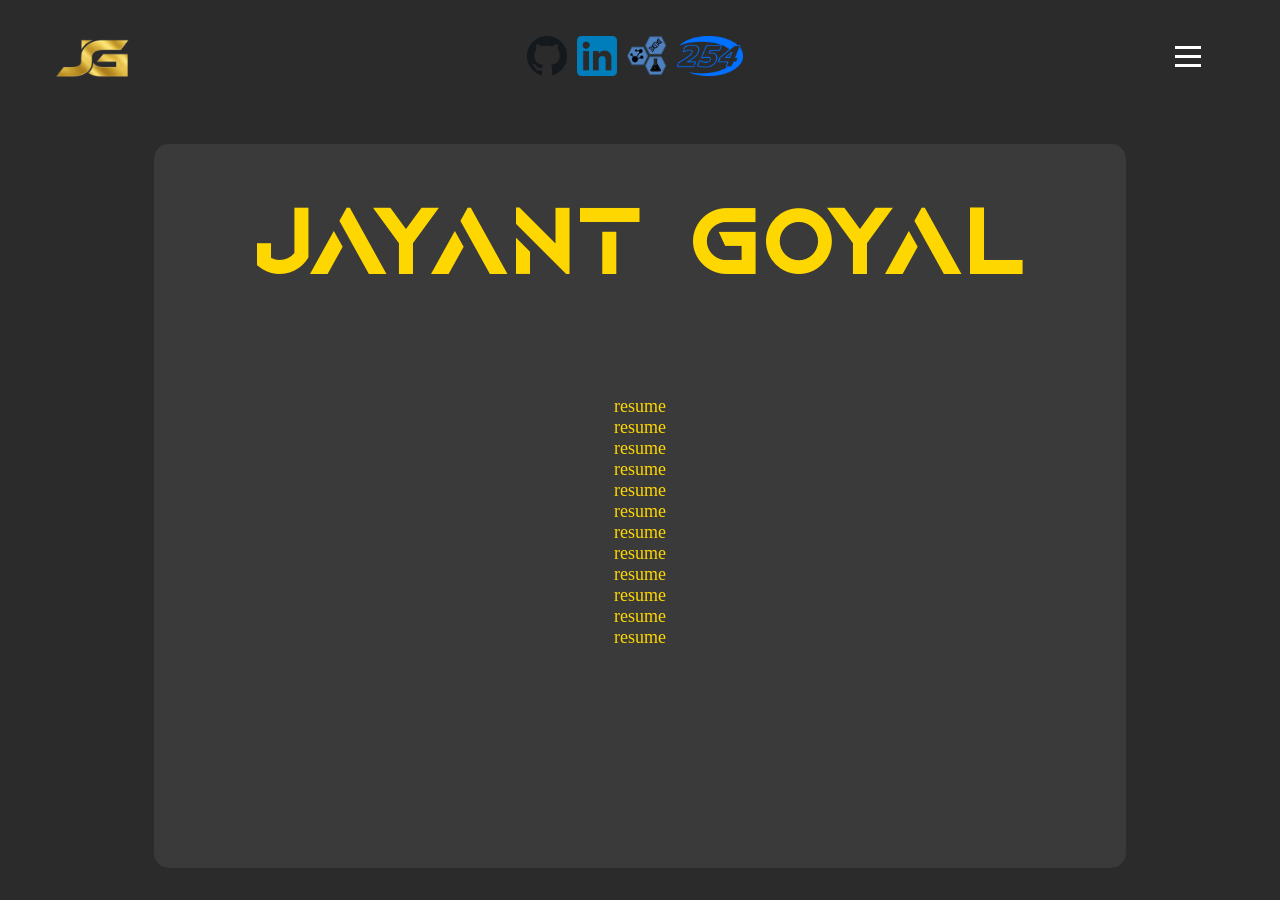
==== index.html @ 45d17875 "change file name" ====
<!DOCTYPE html>
<html lang="en">
<head>
  <meta charset="UTF-8">
  <meta name="viewport" content="width=device-width, initial-scale=1.0">
  <title>Jayant Goyal</title>
  <link rel="stylesheet" href="css/landing.css">
</head>
<body>
  <div class="page-grid">
    <!-- Top section -->
    <header class="header-grid">
      
      <!-- Logo (replace src with your image) -->
      <div class="logo">
        
        <a href="" aria-label="Logo">
          <img src="assets/logo.png" alt="Website Logo">
        </a>
      </div>

      <nav class="socials">
        <a href="https://github.com/JGoyal-asdrp" target="_blank" aria-label="GitHub">
          <img src="assets/github.png" alt="GitHub">
        </a>
        <a href="https://www.linkedin.com/in/jayant-goyal-b67a8b309/" target="_blank" aria-label="LinkedIn">
          <img src="assets/linkedin.png" alt="LinkedIn">
        </a>
        <a href="https://asdrp.org" target="_blank" aria-label="Twitter">
          <img src="assets/ASDRP.png" alt="Twitter">
        </a>
        <a href="https://team254.com" target="_blank" aria-label="254">
          <img src="assets/Robotics.png" alt="254">
        </a>
      </nav>

      <button class="hamburger" aria-label="Menu">
        <span></span>
        <span></span>
        <span></span>
      </button>

    </header>

    <main class="content">
      <div class="content-grid">
      <div class="left-column">
        <!-- Left content -->
      </div>

      <div class="center-column">
        <div class="center-grid">
          <div class="center-top">
            <h1 class = "fancy-name">Jayant Goyal</h1>
          </div>
          <div class="center-bottom">
            <p class = "resume"> resume </p>
            <p class = "resume"> resume </p>
            <p class = "resume"> resume </p>
            <p class = "resume"> resume </p>
            <p class = "resume"> resume </p>
            <p class = "resume"> resume </p>
            <p class = "resume"> resume </p>
            <p class = "resume"> resume </p>
            <p class = "resume"> resume </p>
            <p class = "resume"> resume </p>
            <p class = "resume"> resume </p>
            <p class = "resume"> resume </p>
          </div>
        </div>
      </div>

      <div class="right-column">
        <!-- Right content -->
      </div>
      </div>
    </main>
  </div>
</body>
</html>
---- css/landing.css ----
/* Reset / base */
* {
  margin: 0;
  padding: 0;
  box-sizing: border-box;
}

/* FONTS*/
@font-face {
    font-family: 'Aquire';
    src: url('../assets/Aquire.otf') format('opentype');
    font-weight: normal;
    font-style: normal;
}

html, body {
  height: 100%;
  font-family: Arial, sans-serif;
}

.page-grid {
  background-color: #2b2b2b; /* dark gray */
}

/* Vertical grid */
.page-grid {
  display: grid;
  grid-template-rows: auto 1fr;
  min-height: 100vh;
}

/* Header grid */
.header-grid {
  display: grid;
  grid-template-columns: 120px 1fr 120px;
  align-items: center;
  padding: 1rem 2rem;
  border-bottom: none;
}

/* Logo */
.logo img {
  height: 80px;      /* Adjust as needed */
  width: auto;
  display: block;
  margin-right: none;
}

.socials {
  width: 100%;
  display: flex;
  justify-content: center;
  align-items: center;
}

.socials img {
  height: 40px;
  width: auto;
  display: block;
  padding-right: 10px;
}

.socials a {
  text-decoration: none;
  color: #333;
}

/* Hamburger menu button */
.hamburger {
  display: flex;
  flex-direction: column;
  justify-content: center;
  gap: 6px;
  background: none;
  border: none;
  cursor: pointer;
  padding: 0;
  justify-self: center;
}

.hamburger span {
  width: 26px;
  height: 3px;
  background-color: white;
  display: block;
}

/* Main content */
.content {
  padding: 2rem;
}

.content-grid {
  display: grid;
  grid-template-columns: 0.1fr 0.8fr 0.1fr;
  height: 100%;
}

.center-column {
  background-color: #3a3a3a; /* lighter gray */
  padding: 2rem;
  border-radius: 15px ;
  display: flex;
}

.center-grid {
  display: grid;
  grid-template-rows: 220px 1fr;
  width: 100%;
  height: 100%;
}

.fancy-name{
  margin-top: 20px;
  margin-bottom: 100px;
  font-size: 100px;
  color: gold;
  font-family: 'Aquire', sans-serif;
  text-align: center
}

.resume{
  color: gold;
  text-align: center;
  font-family: 'Times New Roman', Times, serif;
  font-size: large;
}
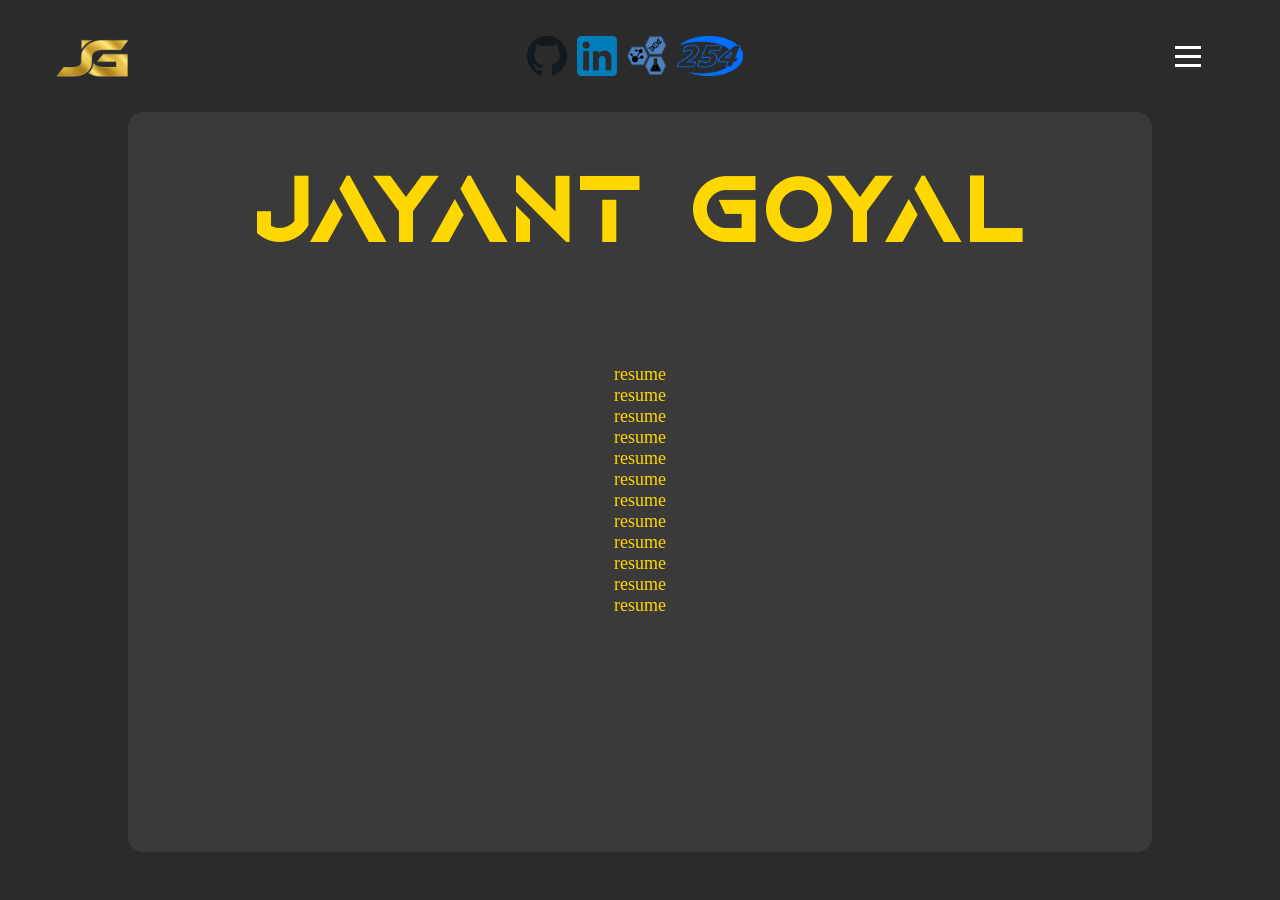
==== commit 1fc7791f: "working menu bar and page structure" ====
--- a/index.html
+++ b/index.html
@@ -14,7 +14,7 @@
       <!-- Logo (replace src with your image) -->
       <div class="logo">
         
-        <a href="" aria-label="Logo">
+        <a href="index.html" aria-label="Logo">
           <img src="assets/logo.png" alt="Website Logo">
         </a>
       </div>
@@ -71,10 +71,17 @@
       </div>
 
       <div class="right-column">
-        <!-- Right content -->
+        <div id="menu-panel">
+          <div class="menu-content">
+            <!-- Menu items go here -->
+            <a class="menu-text" href="pages/team-254.html">At Team 254</a>
+            <a class="menu-text" href="pages/asdrp.html">At ASDRP</a>
+            <a class="menu-text" href="pages/about.html">About</a>
+          </div>
+        </div>
       </div>
       </div>
     </main>
-  </div>
+    <script src="js/menu.js"></script>
 </body>
-</html>+</html>
--- a/css/landing.css
+++ b/css/landing.css
@@ -85,15 +85,76 @@
   display: block;
 }
 
+#menu-panel {
+  position: absolute;
+  top: 0;
+  right: 0;
+  width: 100%;
+  height: 100%;
+  background-color: #2b2b2b;
+  transform: translateX(calc(100% + 2rem));
+  transition: transform 0.35s ease;
+  z-index: 1000;
+}
+
+.menu-content {
+  height: 100%;
+  display: flex;
+  flex-direction: column;
+  align-items: center;
+  padding-top: 2rem;
+  width: 100%;
+  text-align: center;
+}
+
+/* When active */
+#menu-panel.open {
+  transform: translateX(0);
+}
+
 /* Main content */
 .content {
-  padding: 2rem;
+  padding: 0 0 3rem 0;
+  position: relative;
 }
 
 .content-grid {
   display: grid;
   grid-template-columns: 0.1fr 0.8fr 0.1fr;
   height: 100%;
+  column-gap: 0;
+  width: 100%;
+}
+
+.right-column {
+  position: relative;
+  height: 100%;
+}
+
+.menu-text {
+  background: none;
+  border: none;
+  color: #fff;
+  font-family: 'Aquire', sans-serif;
+  font-weight: bold;
+  font-size: 1.5rem;
+  margin-bottom: 1rem;
+  padding-bottom: 50px;
+  text-align: center;
+  display: block;
+  width: 100%;
+  max-width: 8ch;
+  margin-left: auto;
+  margin-right: auto;
+  cursor: pointer;
+  text-decoration: none;
+  white-space: normal;
+  word-break: break-word;
+  overflow-wrap: break-word;
+}
+
+.menu-text:last-child {
+  margin-bottom: 0;
 }
 
 .center-column {
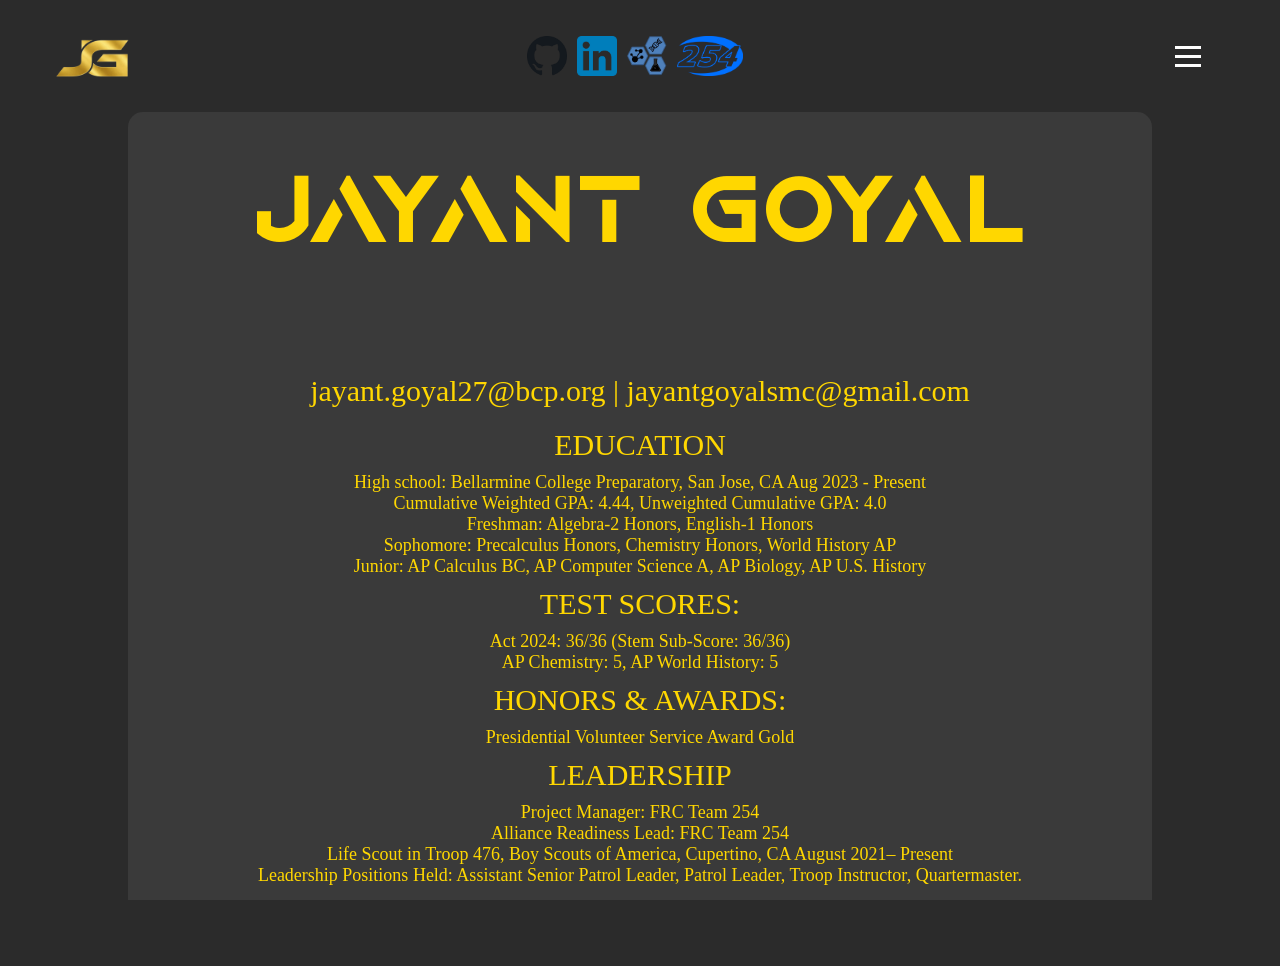
==== commit 167b772d: "Partially Populated" ====
--- a/index.html
+++ b/index.html
@@ -14,22 +14,22 @@
       <!-- Logo (replace src with your image) -->
       <div class="logo">
         
-        <a href="index.html" aria-label="Logo">
+        <a href="index.html" aria-label="Logo" target="_blank" rel="noopener noreferrer">
           <img src="assets/logo.png" alt="Website Logo">
         </a>
       </div>
 
       <nav class="socials">
-        <a href="https://github.com/JGoyal-asdrp" target="_blank" aria-label="GitHub">
+        <a href="https://github.com/JGoyal-asdrp" target="_blank" rel="noopener noreferrer" aria-label="GitHub">
           <img src="assets/github.png" alt="GitHub">
         </a>
-        <a href="https://www.linkedin.com/in/jayant-goyal-b67a8b309/" target="_blank" aria-label="LinkedIn">
+        <a href="https://www.linkedin.com/in/jayant-goyal-b67a8b309/" target="_blank" rel="noopener noreferrer" aria-label="LinkedIn">
           <img src="assets/linkedin.png" alt="LinkedIn">
         </a>
-        <a href="https://asdrp.org" target="_blank" aria-label="Twitter">
+        <a href="https://asdrp.org" target="_blank" rel="noopener noreferrer" aria-label="Twitter">
           <img src="assets/ASDRP.png" alt="Twitter">
         </a>
-        <a href="https://team254.com" target="_blank" aria-label="254">
+        <a href="https://team254.com" target="_blank" rel="noopener noreferrer" aria-label="254">
           <img src="assets/Robotics.png" alt="254">
         </a>
       </nav>
@@ -54,18 +54,23 @@
             <h1 class = "fancy-name">Jayant Goyal</h1>
           </div>
           <div class="center-bottom">
-            <p class = "resume"> resume </p>
-            <p class = "resume"> resume </p>
-            <p class = "resume"> resume </p>
-            <p class = "resume"> resume </p>
-            <p class = "resume"> resume </p>
-            <p class = "resume"> resume </p>
-            <p class = "resume"> resume </p>
-            <p class = "resume"> resume </p>
-            <p class = "resume"> resume </p>
-            <p class = "resume"> resume </p>
-            <p class = "resume"> resume </p>
-            <p class = "resume"> resume </p>
+            <p class="resume-text-header">jayant.goyal27@bcp.org | jayantgoyalsmc@gmail.com</p>
+            <p class="resume-text-header">EDUCATION</p>
+            <p class="resume-text">High school: Bellarmine College Preparatory, San Jose, CA Aug 2023 - Present</p>
+            <p class="resume-text">Cumulative Weighted GPA: 4.44, Unweighted Cumulative GPA: 4.0</p>
+            <p class="resume-text">Freshman: Algebra-2 Honors, English-1 Honors</p> 
+            <p class = "resume-text">Sophomore: Precalculus Honors, Chemistry Honors, World History AP</p>
+            <p class = "resume-text">Junior: AP Calculus BC, AP Computer Science A, AP Biology, AP U.S. History</p>
+            <p class="resume-text-header">TEST SCORES:</p>
+            <p class="resume-text">Act 2024: 36/36 (Stem Sub-Score: 36/36)</p>
+            <p class = "resume-text">AP Chemistry: 5, AP World History: 5</p>
+            <p class="resume-text-header">HONORS & AWARDS:</p>
+            <p class="resume-text">Presidential Volunteer Service Award Gold</p>
+            <p class="resume-text-header">LEADERSHIP</p>
+            <p class = "resume-text">Project Manager: FRC Team 254</p>
+            <p class = "resume-text">Alliance Readiness Lead: FRC Team 254</p>
+            <p class="resume-text">Life Scout in Troop 476, Boy Scouts of America, Cupertino, CA August 2021– Present</p>
+            <p class="resume-text">Leadership Positions Held: Assistant Senior Patrol Leader, Patrol Leader, Troop Instructor, Quartermaster.</p>
           </div>
         </div>
       </div>
--- a/css/landing.css
+++ b/css/landing.css
@@ -16,6 +16,8 @@
 html, body {
   height: 100%;
   font-family: Arial, sans-serif;
+  background-color: #2b2b2b;
+  overflow-x: hidden;
 }
 
 .page-grid {
@@ -173,16 +175,120 @@
 
 .fancy-name{
   margin-top: 20px;
-  margin-bottom: 100px;
+  margin-bottom: 50px;
   font-size: 100px;
   color: gold;
   font-family: 'Aquire', sans-serif;
   text-align: center
 }
 
-.resume{
+.resume-text{
   color: gold;
   text-align: center;
   font-family: 'Times New Roman', Times, serif;
   font-size: large;
 }
+
+.resume-text-header{
+  color: gold;
+  text-align: center;
+  font-family: 'Times New Roman', Times, serif;
+  font-size: 30px;
+  padding-bottom: 10px;
+  padding-top: 10px;
+}
+
+/* About page content */
+.about-content {
+  display: flex;
+  gap: 1.5rem;
+  align-items: stretch;
+}
+
+.about-profile-image {
+  width: 75%;
+  min-height: 260px;
+  border-radius: 10px;
+  object-fit: cover;
+  display: block;
+}
+
+.about-content-left,
+.about-content-right {
+  flex: 1;
+}
+
+.about-content-left {
+  display: flex;
+  align-items: center;
+  justify-content: center;
+}
+
+.about-content-right {
+  color: #f5f5f5;
+  font-size: 1rem;
+  line-height: 1.6;
+}
+
+@media (max-width: 768px) {
+  .about-content {
+    flex-direction: column;
+  }
+}
+
+.project-text,
+.about-text{
+  padding-bottom: 25px;
+  font-size: large;
+  color : white;
+}
+
+/* Team 254 projects grid */
+.team-project-grid {
+  display: grid;
+  grid-template-columns: repeat(2, minmax(0, 1fr));
+  gap: 1rem;
+  margin-top: 1.5rem;
+}
+
+.team-project-cell {
+  min-height: 160px;
+}
+
+.team-project-cell-image {
+  display: flex;
+  align-items: center;
+  justify-content: center;
+}
+
+.team-project-cell-text {
+  display: flex;
+  flex-direction: column;
+  align-items: flex-start;
+  justify-content: center;
+  gap: 0.35rem;
+  text-align: left;
+  padding: 0 0.75rem;
+}
+
+.team-project-placeholder {
+  width: 100%;
+  height: 100%;
+  border-radius: 12px;
+  background-color: #4a4a4a;
+  color: #dcdcdc;
+  font-family: 'Aquire', sans-serif;
+  text-transform: uppercase;
+  letter-spacing: 2px;
+  display: flex;
+  align-items: center;
+  justify-content: center;
+}
+
+.team-project-caption {
+  color: #f5f5f5;
+  font-family: 'Aquire', sans-serif;
+  font-size: 1.2rem;
+  text-transform: uppercase;
+  letter-spacing: 1px;
+}
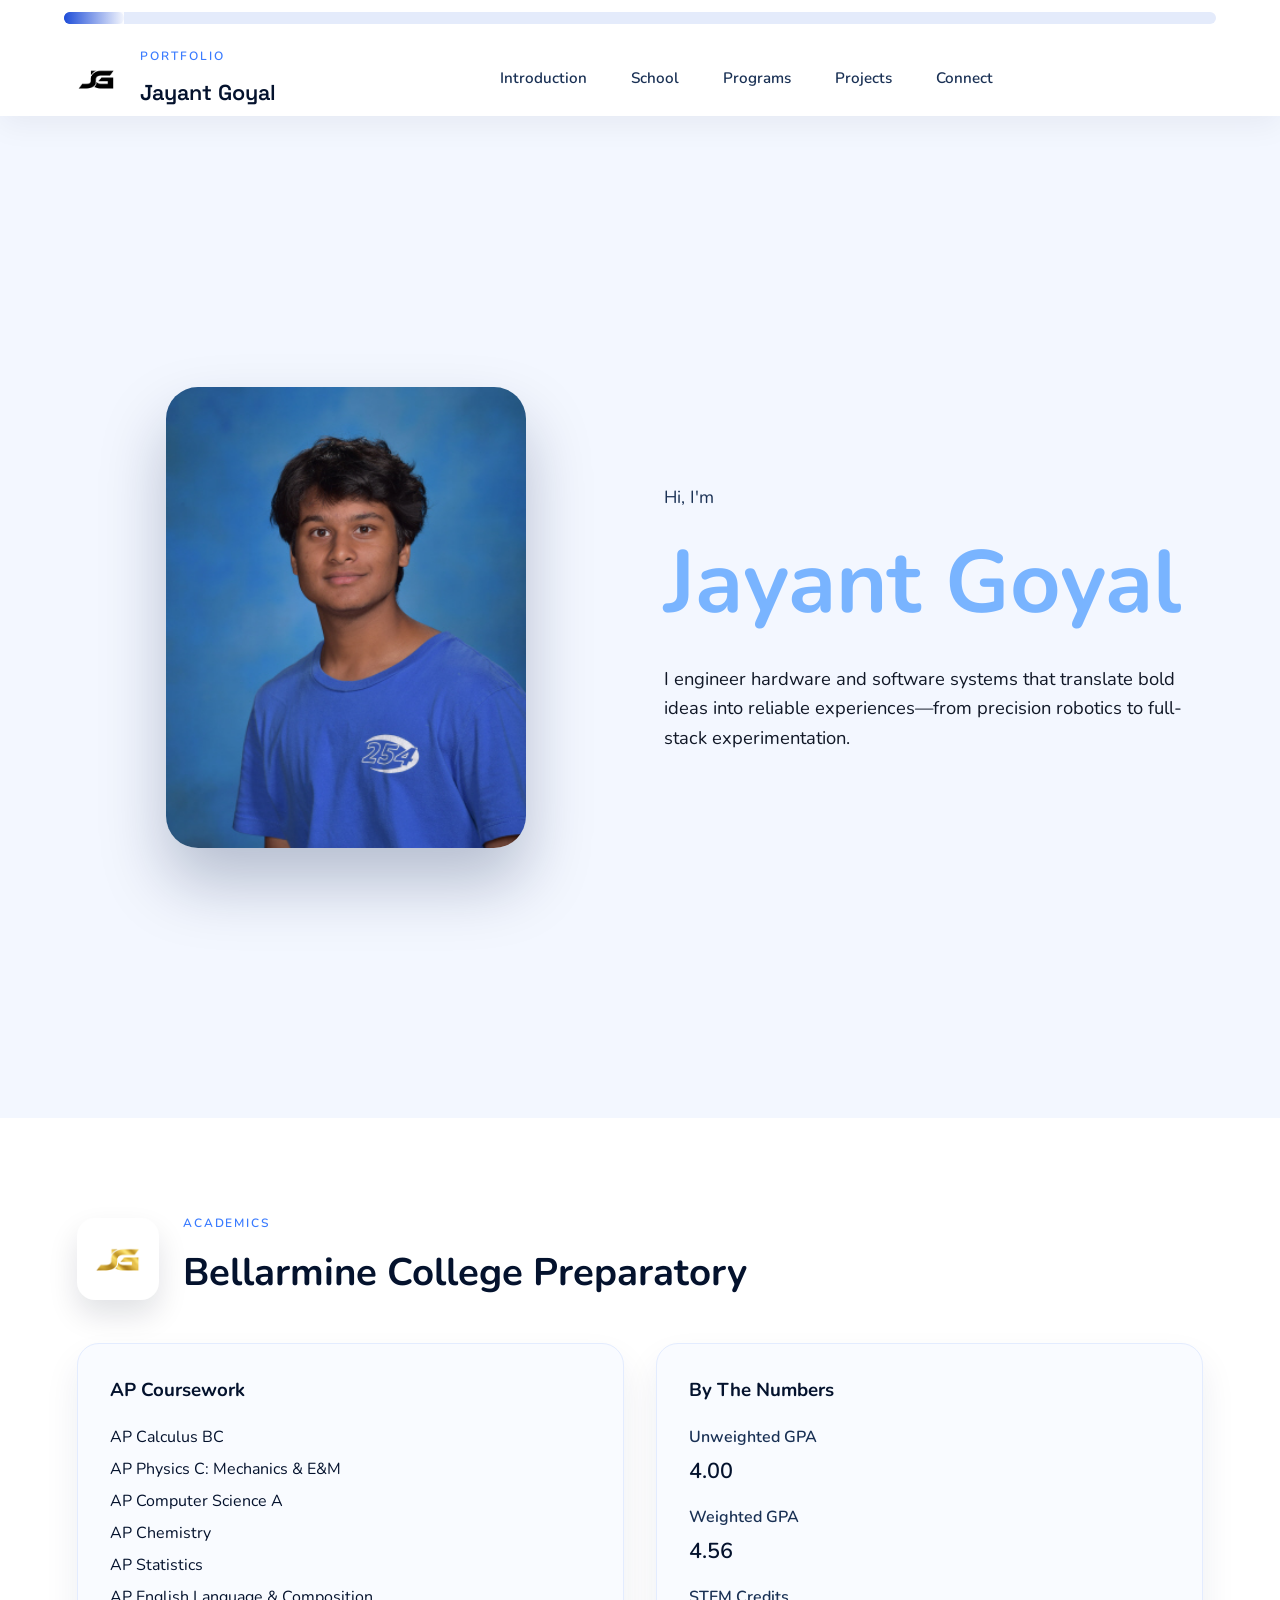
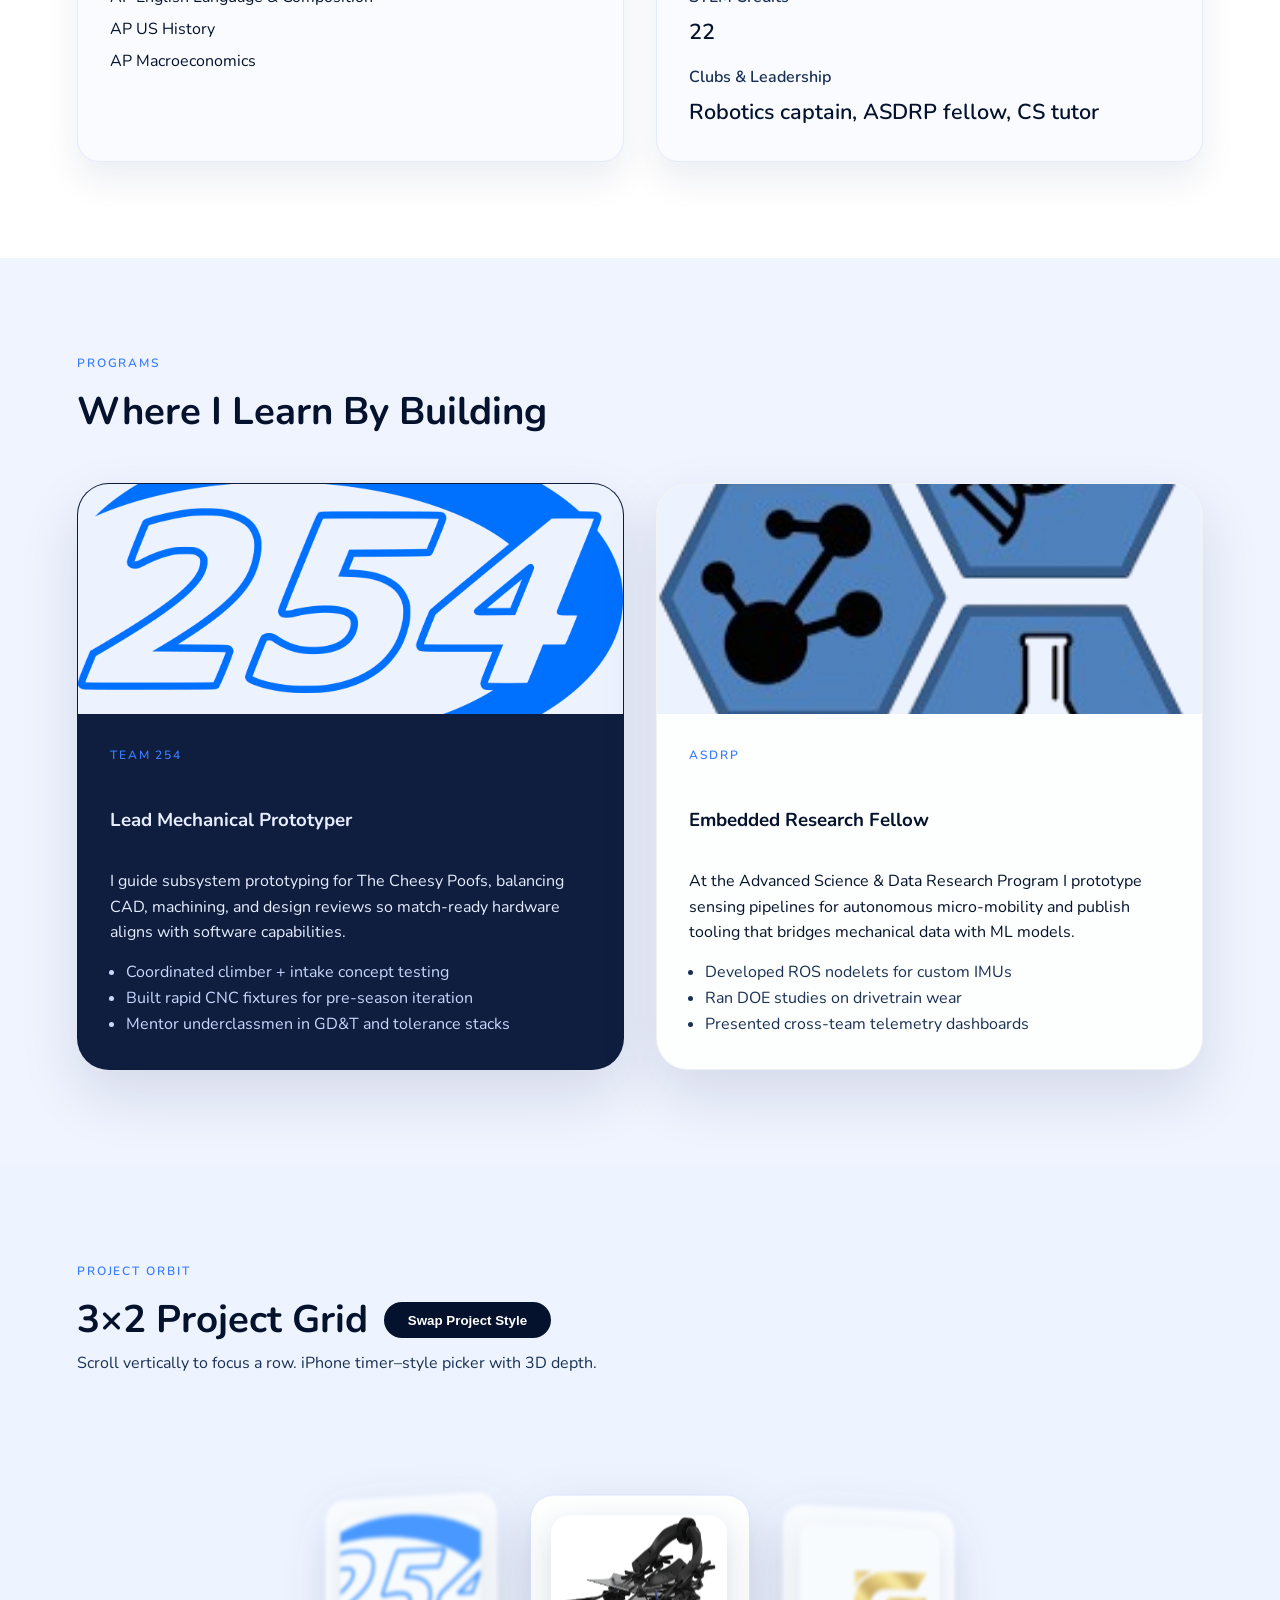
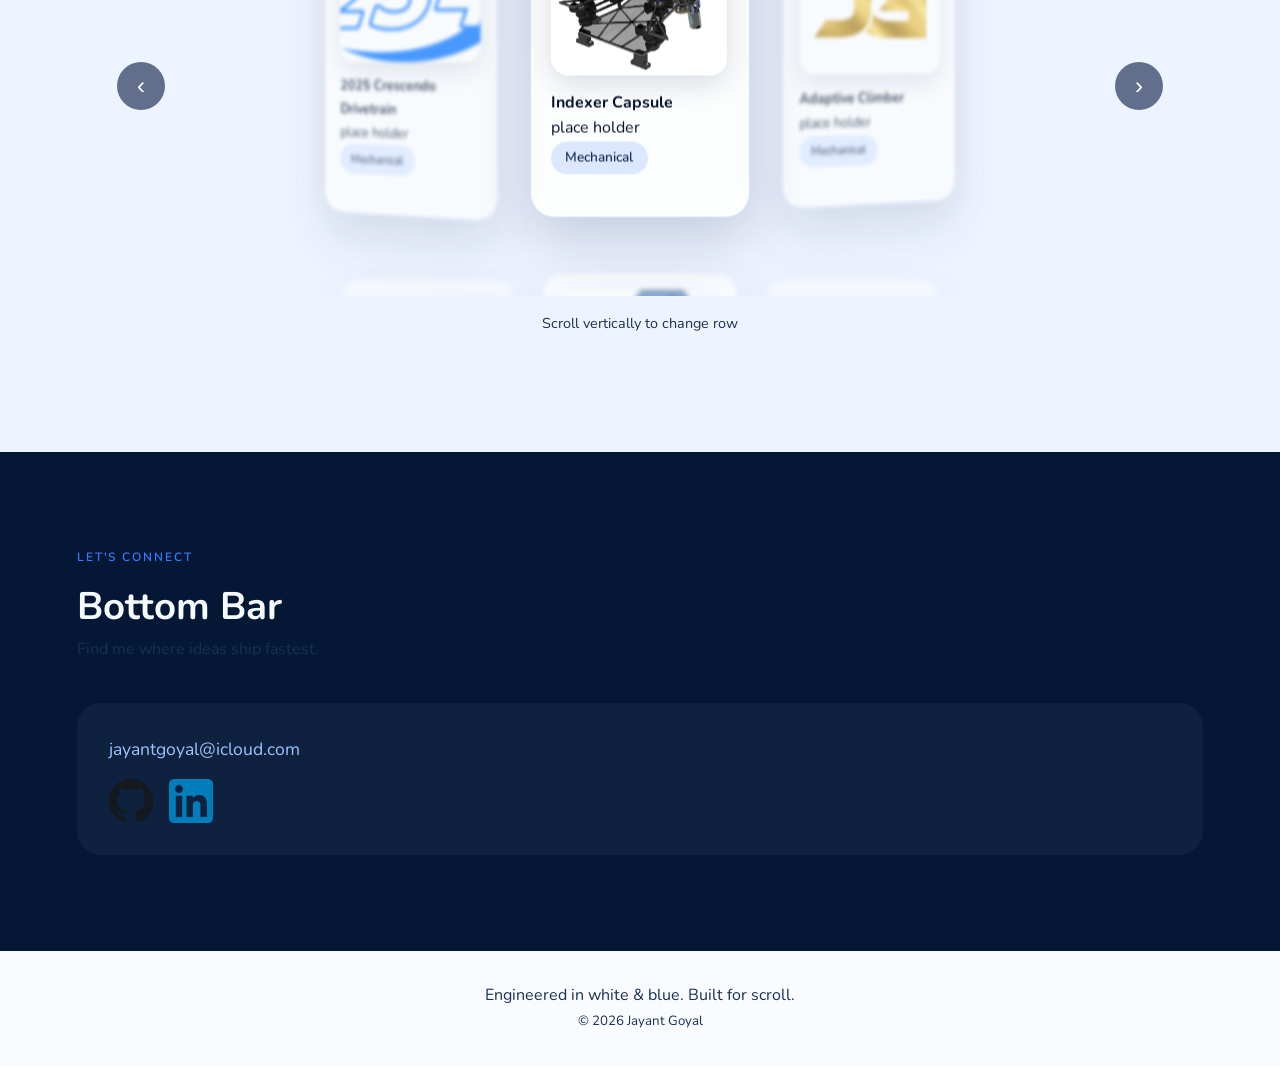
==== commit a5daad7d: "quick and dirty ai" ====
--- a/index.html
+++ b/index.html
@@ -1,92 +1,275 @@
 <!DOCTYPE html>
 <html lang="en">
 <head>
-  <meta charset="UTF-8">
-  <meta name="viewport" content="width=device-width, initial-scale=1.0">
+  <meta charset="UTF-8" />
+  <meta name="viewport" content="width=device-width, initial-scale=1" />
   <title>Jayant Goyal</title>
-  <link rel="stylesheet" href="css/landing.css">
+  <link rel="preconnect" href="https://fonts.googleapis.com" />
+  <link rel="preconnect" href="https://fonts.gstatic.com" crossorigin />
+  <link href="https://fonts.googleapis.com/css2?family=Nunito:wght@400;600;700&family=Space+Grotesk:wght@500;600&display=swap" rel="stylesheet" />
+  <link rel="stylesheet" href="css/reset.css" />
+  <link rel="stylesheet" href="css/landing.css" />
 </head>
-<body>
-  <div class="page-grid">
-    <!-- Top section -->
-    <header class="header-grid">
-      
-      <!-- Logo (replace src with your image) -->
-      <div class="logo">
-        
-        <a href="index.html" aria-label="Logo" target="_blank" rel="noopener noreferrer">
-          <img src="assets/logo.png" alt="Website Logo">
-        </a>
-      </div>
-
-      <nav class="socials">
-        <a href="https://github.com/JGoyal-asdrp" target="_blank" rel="noopener noreferrer" aria-label="GitHub">
-          <img src="assets/github.png" alt="GitHub">
-        </a>
-        <a href="https://www.linkedin.com/in/jayant-goyal-b67a8b309/" target="_blank" rel="noopener noreferrer" aria-label="LinkedIn">
-          <img src="assets/linkedin.png" alt="LinkedIn">
-        </a>
-        <a href="https://asdrp.org" target="_blank" rel="noopener noreferrer" aria-label="Twitter">
-          <img src="assets/ASDRP.png" alt="Twitter">
-        </a>
-        <a href="https://team254.com" target="_blank" rel="noopener noreferrer" aria-label="254">
-          <img src="assets/Robotics.png" alt="254">
-        </a>
-      </nav>
-
-      <button class="hamburger" aria-label="Menu">
-        <span></span>
-        <span></span>
-        <span></span>
-      </button>
-
-    </header>
-
-    <main class="content">
-      <div class="content-grid">
-      <div class="left-column">
-        <!-- Left content -->
-      </div>
-
-      <div class="center-column">
-        <div class="center-grid">
-          <div class="center-top">
-            <h1 class = "fancy-name">Jayant Goyal</h1>
-          </div>
-          <div class="center-bottom">
-            <p class="resume-text-header">jayant.goyal27@bcp.org | jayantgoyalsmc@gmail.com</p>
-            <p class="resume-text-header">EDUCATION</p>
-            <p class="resume-text">High school: Bellarmine College Preparatory, San Jose, CA Aug 2023 - Present</p>
-            <p class="resume-text">Cumulative Weighted GPA: 4.44, Unweighted Cumulative GPA: 4.0</p>
-            <p class="resume-text">Freshman: Algebra-2 Honors, English-1 Honors</p> 
-            <p class = "resume-text">Sophomore: Precalculus Honors, Chemistry Honors, World History AP</p>
-            <p class = "resume-text">Junior: AP Calculus BC, AP Computer Science A, AP Biology, AP U.S. History</p>
-            <p class="resume-text-header">TEST SCORES:</p>
-            <p class="resume-text">Act 2024: 36/36 (Stem Sub-Score: 36/36)</p>
-            <p class = "resume-text">AP Chemistry: 5, AP World History: 5</p>
-            <p class="resume-text-header">HONORS & AWARDS:</p>
-            <p class="resume-text">Presidential Volunteer Service Award Gold</p>
-            <p class="resume-text-header">LEADERSHIP</p>
-            <p class = "resume-text">Project Manager: FRC Team 254</p>
-            <p class = "resume-text">Alliance Readiness Lead: FRC Team 254</p>
-            <p class="resume-text">Life Scout in Troop 476, Boy Scouts of America, Cupertino, CA August 2021– Present</p>
-            <p class="resume-text">Leadership Positions Held: Assistant Senior Patrol Leader, Patrol Leader, Troop Instructor, Quartermaster.</p>
-          </div>
-        </div>
-      </div>
-
-      <div class="right-column">
-        <div id="menu-panel">
-          <div class="menu-content">
-            <!-- Menu items go here -->
-            <a class="menu-text" href="pages/team-254.html">At Team 254</a>
-            <a class="menu-text" href="pages/asdrp.html">At ASDRP</a>
-            <a class="menu-text" href="pages/about.html">About</a>
-          </div>
-        </div>
-      </div>
-      </div>
-    </main>
-    <script src="js/menu.js"></script>
+<body id="top">
+  <header class="site-header">
+    <div class="progress-wrap" aria-hidden="true">
+      <div class="progress-fill">
+        <span class="progress-gradient"></span>
+      </div>
+    </div>
+    <div class="logo-title">
+      <a href="#top" class="logo-link" aria-label="Back to top">
+        <img src="assets/logo.png" alt="Jayant Goyal logo" class="site-logo" />
+      </a>
+      <div class="title-stack">
+        <p class="eyebrow">Portfolio</p>
+        <p class="site-name">Jayant Goyal</p>
+      </div>
+    </div>
+
+    <nav class="primary-nav" aria-label="Primary">
+      <a href="#intro">Introduction</a>
+      <a href="#school">School</a>
+      <a href="#programs">Programs</a>
+      <a href="#projects">Projects</a>
+      <a href="#connect">Connect</a>
+    </nav>
+
+    <button class="hamburger" type="button" aria-label="Toggle navigation" aria-expanded="false">
+      <span></span>
+      <span></span>
+      <span></span>
+    </button>
+
+  </header>
+
+  <div class="mobile-menu" id="mobileMenu" aria-hidden="true">
+    <a href="#intro">Introduction</a>
+    <a href="#school">School</a>
+    <a href="#programs">Programs</a>
+    <a href="#projects">Projects</a>
+    <a href="#connect">Connect</a>
+  </div>
+
+  <main>
+    <section class="section intro" id="intro">
+      <div class="intro-grid">
+        <div class="intro-photo">
+          <img src="assets/JayantGoyal.jpeg" alt="Jayant smiling" />
+        </div>
+        <div class="intro-copy">
+          <p class="hero-label">Hi, I'm</p>
+          <h1 class="hero-name">Jayant Goyal</h1>
+          <p class="hero-blurb">I engineer hardware and software systems that translate bold ideas into reliable experiences—from precision robotics to full-stack experimentation.</p>
+        </div>
+      </div>
+    </section>
+
+    <section class="section school" id="school">
+      <div class="section-header school-heading">
+        <img src="assets/logo.png" alt="Bellarmine placeholder crest" class="school-crest" />
+        <div>
+          <p class="eyebrow">Academics</p>
+          <h2>Bellarmine College Preparatory</h2>
+        </div>
+      </div>
+      <div class="school-grid">
+        <div class="ap-coursework">
+          <h3>AP Coursework</h3>
+          <ul>
+            <li>AP Calculus BC</li>
+            <li>AP Physics C: Mechanics &amp; E&amp;M</li>
+            <li>AP Computer Science A</li>
+            <li>AP Chemistry</li>
+            <li>AP Statistics</li>
+            <li>AP English Language &amp; Composition</li>
+            <li>AP US History</li>
+            <li>AP Macroeconomics</li>
+          </ul>
+        </div>
+        <div class="gpa-card">
+          <h3>By The Numbers</h3>
+          <dl>
+            <div>
+              <dt>Unweighted GPA</dt>
+              <dd>4.00</dd>
+            </div>
+            <div>
+              <dt>Weighted GPA</dt>
+              <dd>4.56</dd>
+            </div>
+            <div>
+              <dt>STEM Credits</dt>
+              <dd>22</dd>
+            </div>
+            <div>
+              <dt>Clubs &amp; Leadership</dt>
+              <dd>Robotics captain, ASDRP fellow, CS tutor</dd>
+            </div>
+          </dl>
+        </div>
+      </div>
+    </section>
+
+    <section class="section programs" id="programs">
+      <div class="section-header">
+        <p class="eyebrow">Programs</p>
+        <h2>Where I Learn By Building</h2>
+      </div>
+      <div class="split-grid">
+        <article class="split-card team254">
+          <div class="card-media">
+            <img src="assets/Robotics.png" alt="Robotics illustration" />
+          </div>
+          <div class="card-body">
+            <p class="eyebrow">Team 254</p>
+            <h3>Lead Mechanical Prototyper</h3>
+            <p>I guide subsystem prototyping for The Cheesy Poofs, balancing CAD, machining, and design reviews so match-ready hardware aligns with software capabilities.</p>
+            <ul>
+              <li>Coordinated climber + intake concept testing</li>
+              <li>Built rapid CNC fixtures for pre-season iteration</li>
+              <li>Mentor underclassmen in GD&amp;T and tolerance stacks</li>
+            </ul>
+          </div>
+        </article>
+        <article class="split-card asdrp">
+          <div class="card-media">
+            <img src="assets/ASDRP.png" alt="ASDRP lab" />
+          </div>
+          <div class="card-body">
+            <p class="eyebrow">ASDRP</p>
+            <h3>Embedded Research Fellow</h3>
+            <p>At the Advanced Science &amp; Data Research Program I prototype sensing pipelines for autonomous micro-mobility and publish tooling that bridges mechanical data with ML models.</p>
+            <ul>
+              <li>Developed ROS nodelets for custom IMUs</li>
+              <li>Ran DOE studies on drivetrain wear</li>
+              <li>Presented cross-team telemetry dashboards</li>
+            </ul>
+          </div>
+        </article>
+      </div>
+    </section>
+
+    <section class="section projects" id="projects">
+      <div class="section-header">
+        <p class="eyebrow">Project Orbit</p>
+        <div class="projects-meta">
+          <h2>3×2 Project Grid</h2>
+          <button class="style-toggle" type="button">Swap Project Style</button>
+        </div>
+        <p class="section-subtitle">Scroll vertically to focus a row. iPhone timer–style picker with 3D depth.</p>
+      </div>
+
+      <div class="picker-carousel" id="pickerCarousel">
+        <button class="picker-arrow picker-arrow-left" type="button" id="pickerPrevBtn" aria-label="Show previous project">
+          <span aria-hidden="true">&#8249;</span>
+        </button>
+        <button class="picker-arrow picker-arrow-right" type="button" id="pickerNextBtn" aria-label="Show next project">
+          <span aria-hidden="true">&#8250;</span>
+        </button>
+        <div class="picker-window">
+          <div class="picker-track" id="pickerTrack">
+            <div class="picker-row" data-row="0">
+              <button class="project-card" type="button">
+                <img src="assets/Robotics.png" alt="Crescendo robot concept" />
+                <div class="project-core">
+                  <h4>2025 Crescendo Drivetrain</h4>
+                  <p>place holder</p>
+                  <span class="tag">Mechanical</span>
+                </div>
+                <div class="project-details" aria-hidden="true">
+                  <p>Expanded overview for the Crescendo drivetrain build, including exploded references and testing highlights.</p>
+                </div>
+              </button>
+              <button class="project-card" type="button">
+                <img src="assets/Indexer.png" alt="Indexer concept art" />
+                <div class="project-core">
+                  <h4>Indexer Capsule</h4>
+                  <p>place holder</p>
+                  <span class="tag">Mechanical</span>
+                </div>
+                <div class="project-details" aria-hidden="true">
+                  <p>Additional notes on the capsule's modular mounts and quick-service panels live here when expanded.</p>
+                </div>
+              </button>
+              <button class="project-card" type="button">
+                <img src="assets/logo.png" alt="Climber mock" />
+                <div class="project-core">
+                  <h4>Adaptive Climber</h4>
+                  <p>place holder</p>
+                  <span class="tag">Mechanical</span>
+                </div>
+                <div class="project-details" aria-hidden="true">
+                  <p>A space for CAD blowouts, cable routing diagrams, and deployment steps when this tile is exploded.</p>
+                </div>
+              </button>
+            </div>
+            <div class="picker-row" data-row="1">
+              <button class="project-card" type="button">
+                <img src="assets/CloneShooter.png" alt="Clone shooter screenshot" />
+                <div class="project-core">
+                  <h4>Clone Shooter</h4>
+                  <p>place holder</p>
+                  <span class="tag">Software</span>
+                </div>
+                <div class="project-details" aria-hidden="true">
+                  <p>Deep dive into the game's spawning logic, controller layers, and telemetry overlays when opened.</p>
+                </div>
+              </button>
+              <button class="project-card" type="button">
+                <img src="assets/ASDRP.png" alt="Telemetry dashboard" />
+                <div class="project-core">
+                  <h4>Telemetry Vault</h4>
+                  <p>place holder</p>
+                  <span class="tag">Software</span>
+                </div>
+                <div class="project-details" aria-hidden="true">
+                  <p>Expansion exposes API references, chart states, and multi-node sync status for the data vault.</p>
+                </div>
+              </button>
+              <button class="project-card" type="button">
+                <img src="assets/logo.png" alt="Vision stack" />
+                <div class="project-core">
+                  <h4>Vision Stack</h4>
+                  <p>place holder</p>
+                  <span class="tag">Software</span>
+                </div>
+                <div class="project-details" aria-hidden="true">
+                  <p>Use this panel to surface feature maps, latency captures, or architecture diagrams in the exploded state.</p>
+                </div>
+              </button>
+            </div>
+          </div>
+        </div>
+        <p class="carousel-hint">Scroll vertically to change row</p>
+      </div>
+    </section>
+
+    <section class="section connect" id="connect">
+      <div class="section-header">
+        <p class="eyebrow">Let's Connect</p>
+        <h2>Bottom Bar</h2>
+        <p class="section-subtitle">Find me where ideas ship fastest.</p>
+      </div>
+      <div class="social-bar">
+        <a href="mailto:jayantgoyal@icloud.com">jayantgoyal@icloud.com</a>
+        <div class="social-icons">
+          <a href="https://github.com/JayantGoyal" target="_blank" rel="noreferrer">
+            <img src="assets/github.png" alt="GitHub" />
+          </a>
+          <a href="https://www.linkedin.com/in/jayant-goyal" target="_blank" rel="noreferrer">
+            <img src="assets/linkedin.png" alt="LinkedIn" />
+          </a>
+        </div>
+      </div>
+    </section>
+  </main>
+
+  <footer class="site-footer">
+    <p>Engineered in white &amp; blue. Built for scroll.</p>
+    <small>&copy; <span id="year"></span> Jayant Goyal</small>
+  </footer>
+
+  <script src="js/main.js" defer></script>
 </body>
 </html>
--- a/css/landing.css
+++ b/css/landing.css
@@ -1,294 +1,782 @@
-/* Reset / base */
+:root {
+  --blue-600: #1e4dd8;
+  --blue-500: #3a7bff;
+  --blue-200: #dbe8ff;
+  --ink-900: #04122d;
+  --ink-700: #193054;
+  --slate-200: #eff3fb;
+  --slate-300: #e3ecff;
+  --gradient-length: 60px;
+  scroll-behavior: smooth;
+}
+
+@property --offset {
+  syntax: '<length>';
+  inherits: false;
+  initial-value: 0px;
+}
+
+@property --tilt {
+  syntax: '<angle>';
+  inherits: false;
+  initial-value: 0deg;
+}
+
+@property --scale {
+  syntax: '<number>';
+  inherits: false;
+  initial-value: 1;
+}
+
+@property --orbit-rotation {
+  syntax: '<angle>';
+  inherits: false;
+  initial-value: 0deg;
+}
+
+@property --orbit-radius {
+  syntax: '<length>';
+  inherits: false;
+  initial-value: 240px;
+}
+
+@property --ring-offset {
+  syntax: '<length>';
+  inherits: false;
+  initial-value: 0px;
+}
+
+
 * {
+  box-sizing: border-box;
+}
+
+body {
   margin: 0;
-  padding: 0;
-  box-sizing: border-box;
-}
-
-/* FONTS*/
-@font-face {
-    font-family: 'Aquire';
-    src: url('../assets/Aquire.otf') format('opentype');
-    font-weight: normal;
-    font-style: normal;
-}
-
-html, body {
-  height: 100%;
-  font-family: Arial, sans-serif;
-  background-color: #2b2b2b;
-  overflow-x: hidden;
-}
-
-.page-grid {
-  background-color: #2b2b2b; /* dark gray */
-}
-
-/* Vertical grid */
-.page-grid {
+  font-family: 'Nunito', 'Space Grotesk', -apple-system, BlinkMacSystemFont, 'Segoe UI', sans-serif;
+  color: var(--ink-900);
+  background: #f9fbff;
+  line-height: 1.6;
+}
+
+a {
+  color: inherit;
+  text-decoration: none;
+}
+
+a:hover,
+button:hover {
+  opacity: 0.8;
+}
+
+img {
+  max-width: 100%;
+  display: block;
+}
+
+p {
+  margin: 0;
+}
+
+.section {
+  padding: clamp(3rem, 8vw, 6rem) clamp(1.5rem, 6vw, 6rem);
+}
+
+.eyebrow {
+  text-transform: uppercase;
+  letter-spacing: 0.16em;
+  font-size: 0.75rem;
+  font-weight: 600;
+  color: var(--blue-500);
+  margin-bottom: 0.5rem;
+}
+
+.section-header {
+  max-width: 900px;
+  margin-bottom: 2.5rem;
+}
+
+.school-heading {
+  display: flex;
+  align-items: center;
+  gap: 1.5rem;
+}
+
+.school-crest {
+  width: 82px;
+  height: 82px;
+  object-fit: contain;
+  border-radius: 18px;
+  background: #fff;
+  padding: 0.35rem;
+  box-shadow: 0 15px 30px rgba(4, 18, 45, 0.12);
+}
+
+.section-header h2 {
+  font-size: clamp(2rem, 3vw, 2.8rem);
+  margin: 0;
+}
+
+.section-subtitle {
+  color: var(--ink-700);
+  max-width: 60ch;
+}
+
+.site-header {
+  position: sticky;
+  top: 0;
+  z-index: 10;
   display: grid;
-  grid-template-rows: auto 1fr;
-  min-height: 100vh;
-}
-
-/* Header grid */
-.header-grid {
-  display: grid;
-  grid-template-columns: 120px 1fr 120px;
+  grid-template-columns: auto 1fr auto;
+  grid-template-areas:
+    "progress progress progress"
+    "logo nav burger";
   align-items: center;
-  padding: 1rem 2rem;
-  border-bottom: none;
-}
-
-/* Logo */
-.logo img {
-  height: 80px;      /* Adjust as needed */
-  width: auto;
-  display: block;
-  margin-right: none;
-}
-
-.socials {
-  width: 100%;
-  display: flex;
+  gap: 1rem;
+  padding: 0.75rem clamp(1rem, 5vw, 4rem) 0.35rem;
+  background: #fff;
+  box-shadow: 0 8px 30px rgba(4, 18, 45, 0.06);
+}
+
+.logo-title {
+  grid-area: logo;
+  display: flex;
+  align-items: center;
+  gap: 0.75rem;
+}
+
+.logo-link {
+  display: inline-flex;
+  padding: 0.2rem;
+  border-radius: 16px;
+}
+
+.title-stack {
+  display: flex;
+  flex-direction: column;
+  gap: 0.1rem;
+}
+
+.site-logo {
+  width: 58px;
+  height: 58px;
+  object-fit: contain;
+  filter: brightness(0);
+}
+
+.site-name {
+  font-family: 'Space Grotesk', 'Nunito', sans-serif;
+  font-size: 1.35rem;
+  font-weight: 600;
+  margin: 0;
+}
+
+.primary-nav {
+  grid-area: nav;
+  display: flex;
+  justify-content: center;
+  gap: 1.25rem;
+  font-weight: 600;
+  font-size: 0.95rem;
+}
+
+.primary-nav a {
+  padding: 0.35rem 0.75rem;
+  border-radius: 999px;
+  color: var(--ink-700);
+}
+
+.primary-nav a:hover,
+.primary-nav a:focus-visible {
+  background: var(--slate-200);
+}
+
+.hamburger {
+  grid-area: burger;
+  width: 48px;
+  height: 48px;
+  border: 1px solid var(--slate-300);
+  border-radius: 12px;
+  background: #fff;
+  display: none;
+  flex-direction: column;
   justify-content: center;
   align-items: center;
-}
-
-.socials img {
-  height: 40px;
-  width: auto;
-  display: block;
-  padding-right: 10px;
-}
-
-.socials a {
-  text-decoration: none;
-  color: #333;
-}
-
-/* Hamburger menu button */
-.hamburger {
-  display: flex;
-  flex-direction: column;
-  justify-content: center;
   gap: 6px;
-  background: none;
-  border: none;
   cursor: pointer;
-  padding: 0;
-  justify-self: center;
 }
 
 .hamburger span {
-  width: 26px;
+  width: 22px;
   height: 3px;
-  background-color: white;
-  display: block;
-}
-
-#menu-panel {
+  background: var(--ink-900);
+  border-radius: 3px;
+}
+
+.progress-wrap {
+  grid-area: progress;
+  width: 100%;
+  height: 12px;
+  border-radius: 999px;
+  background: #e4ebfb;
+  overflow: hidden;
+  position: relative;
+  margin-bottom: 0.4rem;
+}
+
+.progress-fill {
+  background: var(--blue-600);
+  height: 100%;
+  width: 0;
+  border-radius: 999px;
+  position: relative;
+}
+
+.progress-gradient {
   position: absolute;
   top: 0;
+  left: 0;
+  width: 0;
+  height: 100%;
+  background: linear-gradient(90deg, rgba(30, 77, 216, 0.9), rgba(255, 255, 255, 0.95));
+  pointer-events: none;
+}
+
+.mobile-menu {
+  position: fixed;
+  top: 90px;
+  left: 0;
   right: 0;
+  background: #fff;
+  display: flex;
+  flex-direction: column;
+  padding: 1.25rem clamp(1.25rem, 6vw, 3rem);
+  gap: 1rem;
+  font-weight: 600;
+  border-bottom: 1px solid var(--slate-300);
+  transform: translateY(-120%);
+  opacity: 0;
+  transition: transform 0.35s ease, opacity 0.35s ease;
+  z-index: 9;
+  pointer-events: none;
+}
+
+.mobile-menu.open {
+  transform: translateY(0);
+  opacity: 1;
+  pointer-events: auto;
+}
+
+.intro {
+  background: #f3f7ff;
+  overflow: hidden;
+}
+
+.intro-grid {
+  min-height: calc(100vh - 90px);
+  display: grid;
+  grid-template-rows: repeat(3, minmax(0, 1fr));
+  gap: clamp(1.25rem, 5vw, 3rem);
+  text-align: center;
+  width: min(1200px, 100%);
+  margin: 0 auto;
+  padding-block: clamp(2rem, 8vw, 4rem);
+}
+
+.intro-photo {
+  grid-row: 1 / 2;
+  align-self: center;
+  justify-self: center;
+}
+
+.intro-photo img {
+  width: min(360px, 70vw);
+  height: auto;
+  border-radius: 32px;
+  box-shadow: 0 35px 65px rgba(5, 24, 67, 0.25);
+}
+
+.intro-copy {
+  grid-row: 2 / 4;
+  align-self: center;
+  justify-self: center;
+  max-width: 620px;
+}
+
+.hero-label {
+  font-size: 1.1rem;
+  color: var(--ink-700);
+}
+
+.hero-name {
+  font-size: clamp(3.5rem, 12vw, 5.5rem);
+  color: #79b4ff;
+  margin: 0.15rem 0 0.6rem;
+  font-weight: 700;
+}
+
+.hero-blurb {
+  font-size: 1.15rem;
+  color: #111827;
+}
+
+.school {
+  background: #fff;
+}
+
+.school-grid {
+  display: grid;
+  grid-template-columns: repeat(auto-fit, minmax(280px, 1fr));
+  gap: 2rem;
+}
+
+.ap-coursework,
+.gpa-card {
+  border-radius: 22px;
+  padding: 2rem;
+  background: #f9fbff;
+  border: 1px solid var(--slate-300);
+  box-shadow: 0 18px 35px rgba(7, 34, 92, 0.08);
+}
+
+.ap-coursework h3,
+.gpa-card h3 {
+  margin-top: 0;
+}
+
+.ap-coursework ul {
+  list-style: none;
+  padding: 0;
+  margin: 1rem 0 0;
+  display: grid;
+  gap: 0.4rem;
+}
+
+.gpa-card dl {
+  margin: 1rem 0 0;
+  display: grid;
+  gap: 1rem;
+}
+
+.gpa-card dt {
+  font-weight: 600;
+  color: var(--ink-700);
+}
+
+.gpa-card dd {
+  margin: 0.25rem 0 0;
+  font-size: 1.35rem;
+  font-weight: 600;
+}
+
+.programs {
+  background: #f0f4ff;
+}
+
+.split-grid {
+  display: grid;
+  grid-template-columns: repeat(auto-fit, minmax(320px, 1fr));
+  gap: 2rem;
+}
+
+.split-card {
+  border-radius: 32px;
+  overflow: hidden;
+  display: flex;
+  flex-direction: column;
+  background: #fff;
+  border: 1px solid rgba(0, 0, 0, 0.05);
+  box-shadow: 0 25px 60px rgba(3, 26, 70, 0.12);
+}
+
+.split-card .card-media {
+  background: #edf2ff;
+}
+
+.split-card img {
   width: 100%;
-  height: 100%;
-  background-color: #2b2b2b;
-  transform: translateX(calc(100% + 2rem));
-  transition: transform 0.35s ease;
-  z-index: 1000;
-}
-
-.menu-content {
-  height: 100%;
+  height: 230px;
+  object-fit: cover;
+}
+
+.split-card .card-body {
+  padding: 2rem;
+  display: flex;
+  flex-direction: column;
+  gap: 0.9rem;
+}
+
+.split-card ul {
+  margin: 0;
+  padding-left: 1rem;
+  color: var(--ink-700);
+}
+
+.split-card.team254 {
+  background: #0f1d3e;
+  color: #e6edff;
+}
+
+.split-card.team254 .card-body {
+  background: transparent;
+}
+
+.split-card.team254 ul {
+  color: #c7d7ff;
+}
+
+.split-card.asdrp {
+  background: #fdfefe;
+}
+
+.projects {
+  background: #eef4ff;
+  overflow: hidden;
+}
+
+.projects-meta {
+  display: flex;
+  align-items: center;
+  gap: 1rem;
+  flex-wrap: wrap;
+}
+
+.style-toggle {
+  padding: 0.65rem 1.5rem;
+  border-radius: 999px;
+  border: none;
+  background: var(--ink-900);
+  color: #fff;
+  font-weight: 600;
+  cursor: pointer;
+}
+
+.picker-carousel {
+  position: relative;
+  min-height: clamp(420px, 55vw, 540px);
+  user-select: none;
+  -webkit-user-select: none;
+}
+
+.carousel-hint {
+  text-align: center;
+  margin-top: 1rem;
+  font-size: 0.9rem;
+  color: var(--ink-700);
+}
+
+.picker-window {
+  position: relative;
+  height: clamp(380px, 50vw, 480px);
+  overflow: hidden;
+  perspective: 1200px;
+  perspective-origin: 50% 50%;
+}
+
+.picker-track {
   display: flex;
   flex-direction: column;
   align-items: center;
-  padding-top: 2rem;
+  gap: 0;
+  transform: translateY(var(--picker-offset, 0px));
+  transform-style: preserve-3d;
+  transition: transform 0.5s cubic-bezier(0.25, 0.46, 0.45, 0.94);
+}
+
+.picker-row {
+  display: grid;
+  grid-template-columns: var(--picker-template, repeat(3, minmax(0, 1fr)));
+  gap: clamp(1rem, 2.5vw, 2rem);
+  padding: clamp(1rem, 2vw, 1.5rem) 0;
+  min-height: clamp(200px, 26vw, 260px);
+  align-items: center;
+  justify-items: center;
+  transform-style: preserve-3d;
+  transition: transform 0.5s cubic-bezier(0.25, 0.46, 0.45, 0.94),
+    filter 0.5s ease,
+    opacity 0.5s ease,
+    grid-template-columns 0.45s ease;
+}
+
+.picker-row.has-exploded {
+  gap: clamp(1.25rem, 3vw, 2.75rem);
+}
+
+.picker-row.is-focused {
+  transform: rotateX(0deg) scale(1);
+  opacity: 1;
+  filter: none;
+  z-index: 1;
+  transform-origin: 50% 50%;
+}
+
+/* Slot machine: rows curve away (recede) into the wheel */
+.picker-row.is-above {
+  transform-origin: 50% 100%;
+  transform: rotateX(22deg) scale(0.9);
+  opacity: 0.65;
+  filter: blur(3px);
+}
+
+.picker-row.is-below {
+  transform-origin: 50% 0%;
+  transform: rotateX(-22deg) scale(0.9);
+  opacity: 0.65;
+  filter: blur(3px);
+}
+
+.project-card {
   width: 100%;
-  text-align: center;
-}
-
-/* When active */
-#menu-panel.open {
-  transform: translateX(0);
-}
-
-/* Main content */
-.content {
-  padding: 0 0 3rem 0;
-  position: relative;
-}
-
-.content-grid {
-  display: grid;
-  grid-template-columns: 0.1fr 0.8fr 0.1fr;
-  height: 100%;
-  column-gap: 0;
-  width: 100%;
-}
-
-.right-column {
-  position: relative;
-  height: 100%;
-}
-
-.menu-text {
-  background: none;
+  max-width: clamp(160px, 18vw, 220px);
+  border-radius: 24px;
+  padding: 1.25rem;
+  background: #fdfefe;
+  border: 1px solid #dbe4ff;
+  box-shadow: inset 0 1px 1px rgba(255, 255, 255, 0.85), 0 22px 55px rgba(4, 23, 66, 0.18);
+  display: flex;
+  flex-direction: column;
+  gap: 0.9rem;
+  transform-style: preserve-3d;
+  transition: transform 0.45s cubic-bezier(0.25, 0.46, 0.45, 0.94),
+    opacity 0.45s ease,
+    filter 0.45s ease,
+    box-shadow 0.45s ease,
+    max-width 0.3s ease;
+  cursor: pointer;
+  text-align: left;
+  color: inherit;
+  font: inherit;
+  background-clip: padding-box;
+  appearance: none;
+  -webkit-appearance: none;
+}
+
+.project-card img {
+  border-radius: 18px;
+  height: 160px;
+  object-fit: cover;
+  box-shadow: 0 10px 30px rgba(7, 36, 72, 0.15);
+}
+
+.project-card h4 {
+  margin: 0;
+}
+
+.project-card .tag {
+  display: inline-flex;
+  align-self: flex-start;
+  padding: 0.35rem 0.9rem;
+  border-radius: 999px;
+  background: var(--blue-200);
+  color: var(--ink-700);
+  font-size: 0.85rem;
+  font-weight: 600;
+}
+
+.project-card .project-details {
+  margin-top: 0.5rem;
+  opacity: 0;
+  max-height: 0;
+  overflow: hidden;
+  transition: opacity 0.35s ease, max-height 0.35s ease;
+  color: var(--ink-600);
+}
+
+.project-card:focus-visible {
+  outline: 3px solid var(--blue-400);
+  outline-offset: 4px;
+}
+
+.project-card.is-col-focused {
+  transform: rotateY(0deg) scale(1);
+  opacity: 1;
+  filter: none;
+  z-index: 2;
+}
+
+.project-card.is-col-left {
+  transform-origin: 100% 50%;
+  transform: rotateY(-22deg) scale(0.95);
+  opacity: 0.7;
+  filter: blur(2px);
+}
+
+.project-card.is-col-right {
+  transform-origin: 0% 50%;
+  transform: rotateY(22deg) scale(0.95);
+  opacity: 0.7;
+  filter: blur(2px);
+}
+
+.project-card.is-exploded {
+  transform: scale(1.05);
+  box-shadow: inset 0 1px 1px rgba(255, 255, 255, 0.9), 0 30px 80px rgba(4, 23, 66, 0.25);
+  opacity: 1;
+  filter: none;
+  z-index: 3;
+  max-width: clamp(220px, 30vw, 320px);
+}
+
+.project-card.is-exploded .project-details {
+  opacity: 1;
+  max-height: 280px;
+}
+
+.picker-row.has-exploded .project-card.is-col-left {
+  transform: rotateY(-22deg) translateX(-8%) scale(0.95);
+}
+
+.picker-row.has-exploded .project-card.is-col-right {
+  transform: rotateY(22deg) translateX(8%) scale(0.95);
+}
+
+.picker-arrow {
+  position: absolute;
+  top: 50%;
+  transform: translateY(-50%);
+  width: 48px;
+  height: 48px;
+  border-radius: 999px;
   border: none;
+  background: rgba(4, 23, 66, 0.6);
   color: #fff;
-  font-family: 'Aquire', sans-serif;
-  font-weight: bold;
   font-size: 1.5rem;
-  margin-bottom: 1rem;
-  padding-bottom: 50px;
-  text-align: center;
-  display: block;
-  width: 100%;
-  max-width: 8ch;
-  margin-left: auto;
-  margin-right: auto;
-  cursor: pointer;
-  text-decoration: none;
-  white-space: normal;
-  word-break: break-word;
-  overflow-wrap: break-word;
-}
-
-.menu-text:last-child {
-  margin-bottom: 0;
-}
-
-.center-column {
-  background-color: #3a3a3a; /* lighter gray */
-  padding: 2rem;
-  border-radius: 15px ;
-  display: flex;
-}
-
-.center-grid {
-  display: grid;
-  grid-template-rows: 220px 1fr;
-  width: 100%;
-  height: 100%;
-}
-
-.fancy-name{
-  margin-top: 20px;
-  margin-bottom: 50px;
-  font-size: 100px;
-  color: gold;
-  font-family: 'Aquire', sans-serif;
-  text-align: center
-}
-
-.resume-text{
-  color: gold;
-  text-align: center;
-  font-family: 'Times New Roman', Times, serif;
-  font-size: large;
-}
-
-.resume-text-header{
-  color: gold;
-  text-align: center;
-  font-family: 'Times New Roman', Times, serif;
-  font-size: 30px;
-  padding-bottom: 10px;
-  padding-top: 10px;
-}
-
-/* About page content */
-.about-content {
-  display: flex;
-  gap: 1.5rem;
-  align-items: stretch;
-}
-
-.about-profile-image {
-  width: 75%;
-  min-height: 260px;
-  border-radius: 10px;
-  object-fit: cover;
-  display: block;
-}
-
-.about-content-left,
-.about-content-right {
-  flex: 1;
-}
-
-.about-content-left {
-  display: flex;
+  display: inline-flex;
   align-items: center;
   justify-content: center;
-}
-
-.about-content-right {
-  color: #f5f5f5;
-  font-size: 1rem;
-  line-height: 1.6;
-}
-
-@media (max-width: 768px) {
-  .about-content {
+  backdrop-filter: blur(4px);
+  cursor: pointer;
+  transition: transform 0.25s ease, opacity 0.25s ease;
+  z-index: 5;
+}
+
+.picker-arrow span {
+  display: inline-block;
+  line-height: 1;
+}
+
+.picker-arrow-left {
+  left: clamp(0.75rem, 4vw, 2.5rem);
+}
+
+.picker-arrow-right {
+  right: clamp(0.75rem, 4vw, 2.5rem);
+}
+
+.picker-arrow:disabled {
+  opacity: 0.35;
+  cursor: not-allowed;
+}
+
+.projects.projects-alt {
+  background: #06142c;
+  color: #f5f8ff;
+}
+
+.projects.projects-alt .section-header .section-subtitle,
+.projects.projects-alt .section-header .eyebrow {
+  color: #95baff;
+}
+
+.projects.projects-alt .picker-window {
+  filter: drop-shadow(0 40px 90px rgba(0, 0, 0, 0.45));
+}
+
+.projects.projects-alt .project-card {
+  background: #0d274b;
+  border-color: rgba(255, 255, 255, 0.08);
+  color: #f5f8ff;
+}
+
+.projects.projects-alt .project-card .tag {
+  background: rgba(122, 165, 255, 0.25);
+  color: #d6e4ff;
+}
+
+.connect {
+  background: #041836;
+  color: #f6fbff;
+}
+
+.social-bar {
+  display: flex;
+  flex-direction: column;
+  gap: 1rem;
+  border-radius: 24px;
+  background: rgba(255, 255, 255, 0.04);
+  padding: 2rem;
+}
+
+.social-bar a {
+  color: #9cc5ff;
+  font-size: 1.1rem;
+}
+
+.social-icons {
+  display: flex;
+  gap: 1rem;
+}
+
+.social-icons img {
+  width: 44px;
+  height: 44px;
+}
+
+.site-footer {
+  padding: 2rem;
+  text-align: center;
+  color: var(--ink-700);
+}
+
+@media (min-width: 900px) {
+  .intro-grid {
+    grid-template-columns: 1fr 1fr;
+    grid-template-rows: auto;
+    text-align: left;
+    align-items: center;
+  }
+
+  .intro-photo {
+    grid-row: 1;
+    justify-self: center;
+  }
+
+  .intro-copy {
+    grid-row: 1;
+    justify-self: start;
+  }
+}
+
+@media (max-width: 900px) {
+  .primary-nav {
+    display: none;
+  }
+
+  .hamburger {
+    display: flex;
+  }
+
+  .picker-window {
+    height: clamp(360px, 55vw, 440px);
+  }
+
+  .picker-row {
+    min-height: clamp(180px, 24vw, 220px);
+  }
+}
+
+@media (max-width: 640px) {
+  .picker-row .project-card {
+    max-width: min(140px, 28vw);
+  }
+
+  .school-heading {
     flex-direction: column;
-  }
-}
-
-.project-text,
-.about-text{
-  padding-bottom: 25px;
-  font-size: large;
-  color : white;
-}
-
-/* Team 254 projects grid */
-.team-project-grid {
-  display: grid;
-  grid-template-columns: repeat(2, minmax(0, 1fr));
-  gap: 1rem;
-  margin-top: 1.5rem;
-}
-
-.team-project-cell {
-  min-height: 160px;
-}
-
-.team-project-cell-image {
-  display: flex;
-  align-items: center;
-  justify-content: center;
-}
-
-.team-project-cell-text {
-  display: flex;
-  flex-direction: column;
-  align-items: flex-start;
-  justify-content: center;
-  gap: 0.35rem;
-  text-align: left;
-  padding: 0 0.75rem;
-}
-
-.team-project-placeholder {
-  width: 100%;
-  height: 100%;
-  border-radius: 12px;
-  background-color: #4a4a4a;
-  color: #dcdcdc;
-  font-family: 'Aquire', sans-serif;
-  text-transform: uppercase;
-  letter-spacing: 2px;
-  display: flex;
-  align-items: center;
-  justify-content: center;
-}
-
-.team-project-caption {
-  color: #f5f5f5;
-  font-family: 'Aquire', sans-serif;
-  font-size: 1.2rem;
-  text-transform: uppercase;
-  letter-spacing: 1px;
-}
+    align-items: flex-start;
+  }
+
+  .school-crest {
+    width: 64px;
+    height: 64px;
+  }
+}
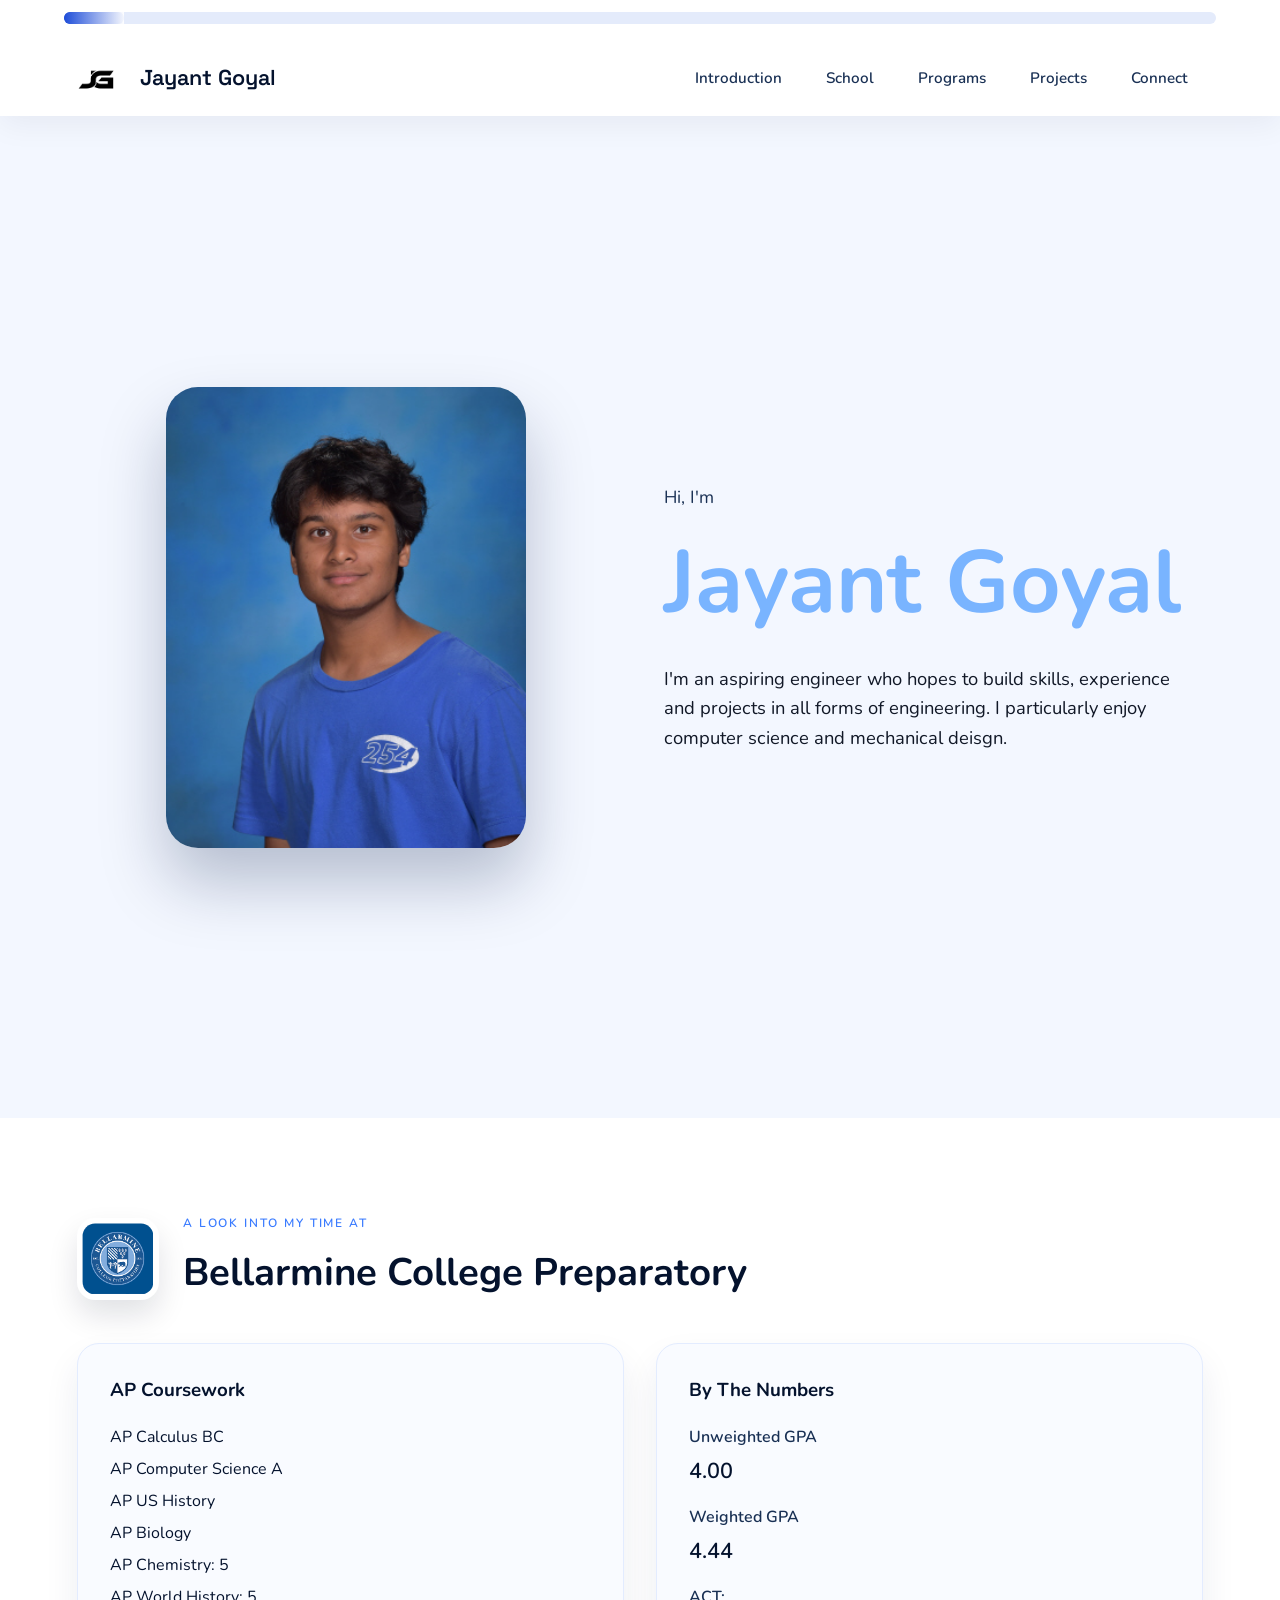
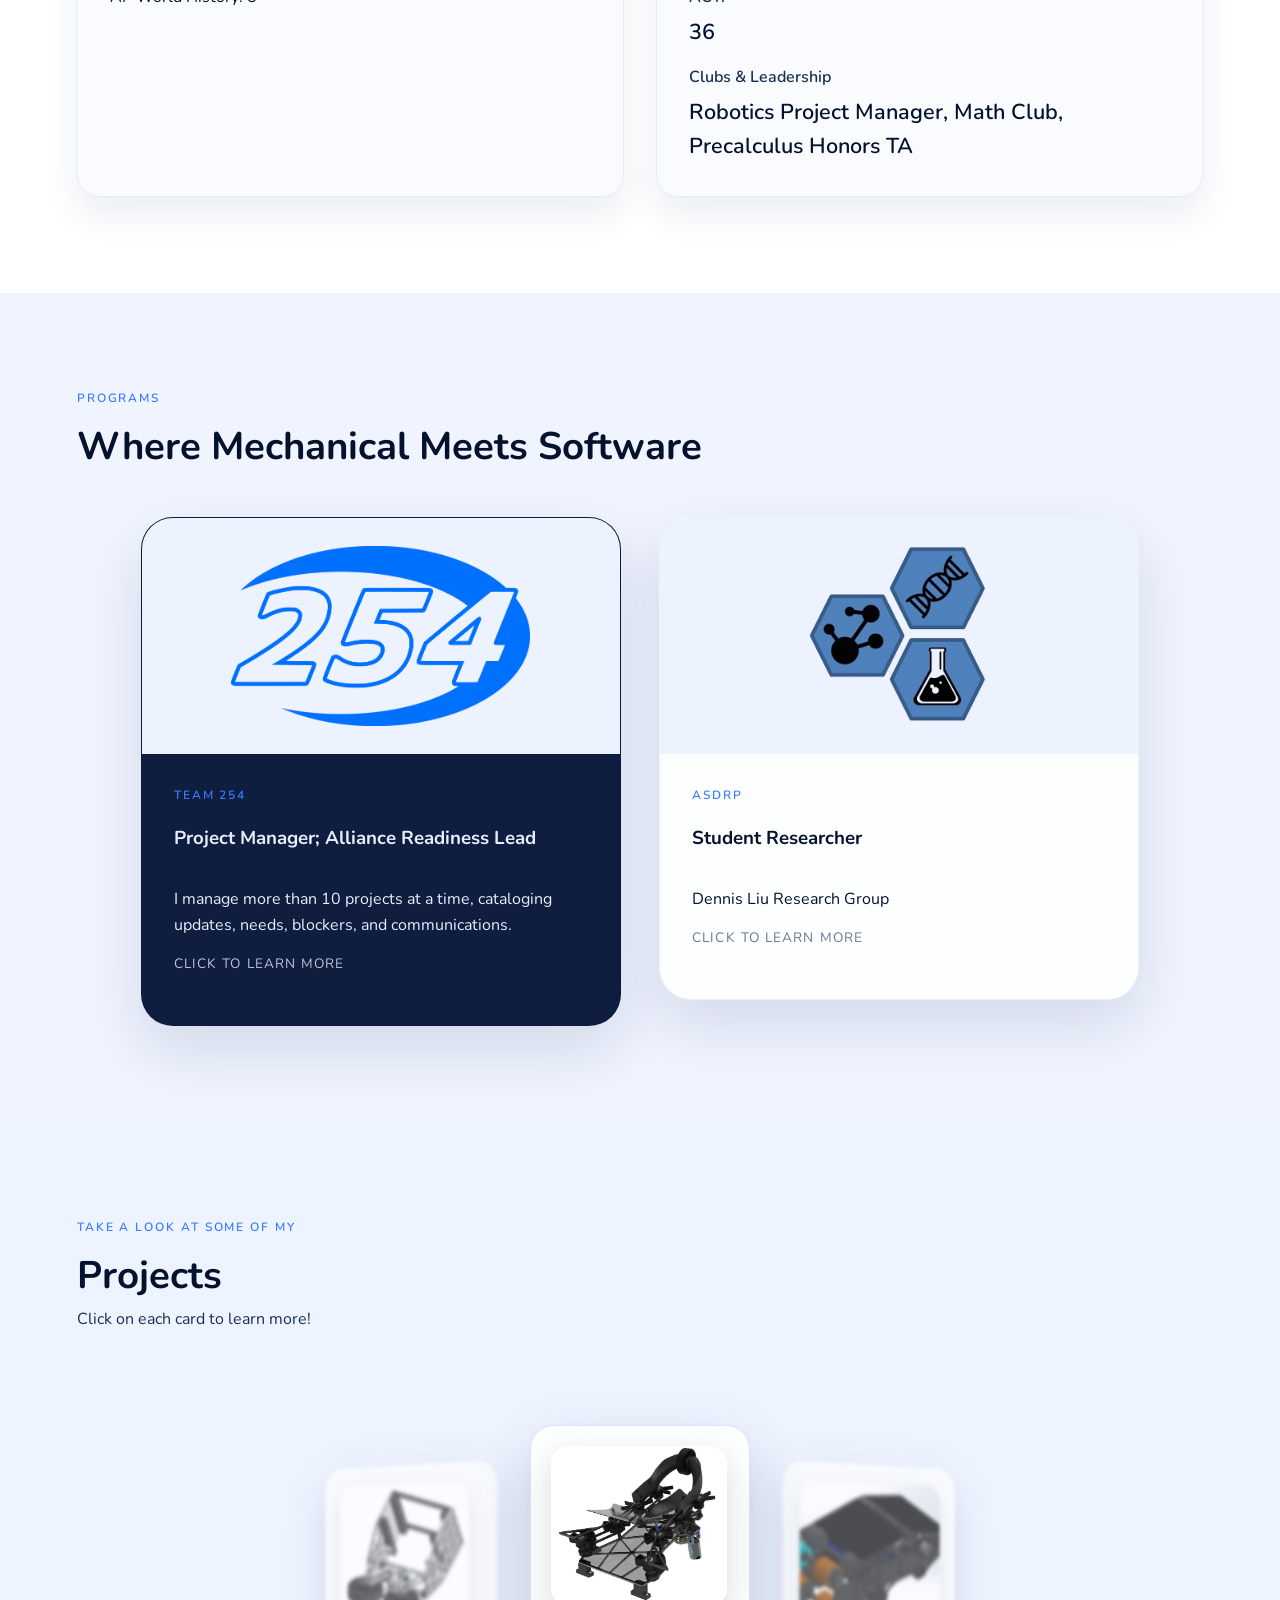
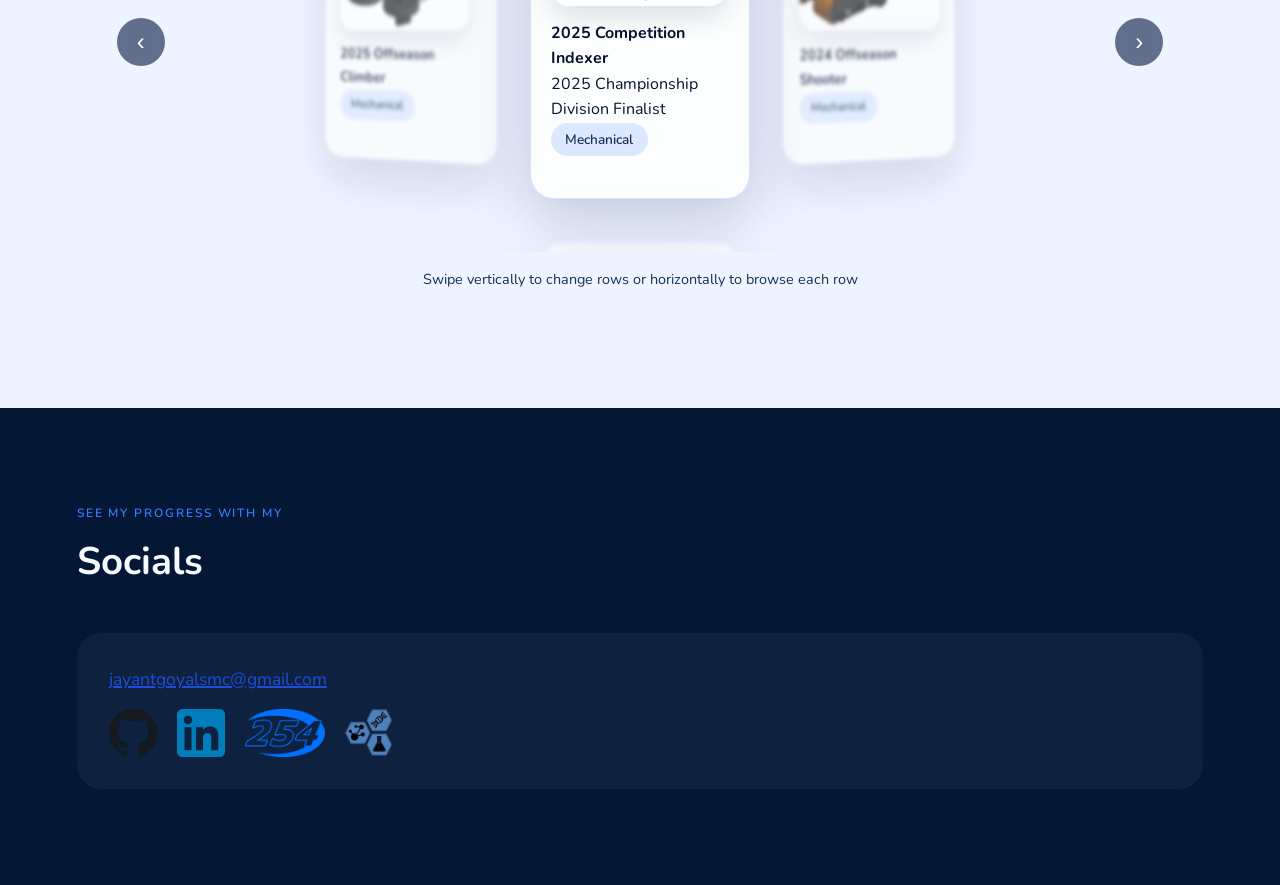
==== commit 56c2e6c3: "accurate info and asthetic tweaks" ====
--- a/index.html
+++ b/index.html
@@ -22,7 +22,6 @@
         <img src="assets/logo.png" alt="Jayant Goyal logo" class="site-logo" />
       </a>
       <div class="title-stack">
-        <p class="eyebrow">Portfolio</p>
         <p class="site-name">Jayant Goyal</p>
       </div>
     </div>
@@ -60,16 +59,16 @@
         <div class="intro-copy">
           <p class="hero-label">Hi, I'm</p>
           <h1 class="hero-name">Jayant Goyal</h1>
-          <p class="hero-blurb">I engineer hardware and software systems that translate bold ideas into reliable experiences—from precision robotics to full-stack experimentation.</p>
+          <p class="hero-blurb">I'm an aspiring engineer who hopes to build skills, experience and projects in all forms of engineering. I particularly enjoy computer science and mechanical deisgn.</p>
         </div>
       </div>
     </section>
 
     <section class="section school" id="school">
       <div class="section-header school-heading">
-        <img src="assets/logo.png" alt="Bellarmine placeholder crest" class="school-crest" />
+        <img src="assets/Bellarmine.png" alt="Bellarmine placeholder crest" class="school-crest" />
         <div>
-          <p class="eyebrow">Academics</p>
+          <p class="eyebrow">A look into my time at</p>
           <h2>Bellarmine College Preparatory</h2>
         </div>
       </div>
@@ -78,13 +77,11 @@
           <h3>AP Coursework</h3>
           <ul>
             <li>AP Calculus BC</li>
-            <li>AP Physics C: Mechanics &amp; E&amp;M</li>
             <li>AP Computer Science A</li>
-            <li>AP Chemistry</li>
-            <li>AP Statistics</li>
-            <li>AP English Language &amp; Composition</li>
             <li>AP US History</li>
-            <li>AP Macroeconomics</li>
+            <li>AP Biology</li>
+            <li>AP Chemistry: 5</li>
+            <li>AP World History: 5</li>
           </ul>
         </div>
         <div class="gpa-card">
@@ -96,15 +93,15 @@
             </div>
             <div>
               <dt>Weighted GPA</dt>
-              <dd>4.56</dd>
-            </div>
-            <div>
-              <dt>STEM Credits</dt>
-              <dd>22</dd>
+              <dd>4.44</dd>
+            </div>
+            <div>
+              <dt>ACT:</dt>
+              <dd>36</dd>
             </div>
             <div>
               <dt>Clubs &amp; Leadership</dt>
-              <dd>Robotics captain, ASDRP fellow, CS tutor</dd>
+              <dd>Robotics Project Manager, Math Club, Precalculus Honors TA</dd>
             </div>
           </dl>
         </div>
@@ -114,37 +111,50 @@
     <section class="section programs" id="programs">
       <div class="section-header">
         <p class="eyebrow">Programs</p>
-        <h2>Where I Learn By Building</h2>
+        <h2>Where Mechanical Meets Software</h2>
       </div>
       <div class="split-grid">
-        <article class="split-card team254">
-          <div class="card-media">
+        <article class="split-card program-card team254" role="button" tabindex="0" aria-expanded="false">
+          <div class="card-media" aria-hidden="true">
             <img src="assets/Robotics.png" alt="Robotics illustration" />
           </div>
           <div class="card-body">
-            <p class="eyebrow">Team 254</p>
-            <h3>Lead Mechanical Prototyper</h3>
-            <p>I guide subsystem prototyping for The Cheesy Poofs, balancing CAD, machining, and design reviews so match-ready hardware aligns with software capabilities.</p>
-            <ul>
-              <li>Coordinated climber + intake concept testing</li>
-              <li>Built rapid CNC fixtures for pre-season iteration</li>
-              <li>Mentor underclassmen in GD&amp;T and tolerance stacks</li>
-            </ul>
+            <div class="card-head">
+              <p class="eyebrow">Team 254</p>
+              <h3>Project Manager; Alliance Readiness Lead</h3>
+            </div>
+            <p class="card-summary">I manage more than 10 projects at a time, cataloging updates, needs, blockers, and communications.</p>
+            <p class="card-hint" data-expanded-label="Click to close">Click to learn more</p>
+            <div class="card-details" aria-hidden="true">
+              <p>I've owned and led the prototyping, design, and assembly of multiple subsystems that have competed at championship events.</p>
+              <ul>
+                <li>Proficient with SolidWorks, Onshape</li>
+                <li>Teach incoming students the basics of mechanical design and CAD</li>
+                <li>I aid other teams with robot issues during competitions.</li>
+                <li>See my leadership at <a href="https://www.team254.com/leaders/">Team 254 Leadership</a></li>
+              </ul>
+              </div>
           </div>
         </article>
-        <article class="split-card asdrp">
-          <div class="card-media">
+        <article class="split-card program-card asdrp" role="button" tabindex="0" aria-expanded="false">
+          <div class="card-media" aria-hidden="true">
             <img src="assets/ASDRP.png" alt="ASDRP lab" />
           </div>
           <div class="card-body">
-            <p class="eyebrow">ASDRP</p>
-            <h3>Embedded Research Fellow</h3>
-            <p>At the Advanced Science &amp; Data Research Program I prototype sensing pipelines for autonomous micro-mobility and publish tooling that bridges mechanical data with ML models.</p>
-            <ul>
-              <li>Developed ROS nodelets for custom IMUs</li>
-              <li>Ran DOE studies on drivetrain wear</li>
-              <li>Presented cross-team telemetry dashboards</li>
-            </ul>
+            <div class="card-head">
+              <p class="eyebrow">ASDRP</p>
+              <h3>Student Researcher</h3>
+            </div>
+            <p class="card-summary">Dennis Liu Research Group</p>
+            <p class="card-hint" data-expanded-label="Click to close">Click to learn more</p>
+            <div class="card-details" aria-hidden="true">
+              <p>I completed the training semester, created multiple mini-projects, and will soon contribute to a program-wide iOS application.</p>
+              <ul>
+                <li>Gaining experience with SwiftUI and backend APIs</li>
+                <li>Work with and contribute for peers through code reviews</li>
+                <li>Built this website!</li>
+              </ul>
+            </div>
           </div>
         </article>
       </div>
@@ -152,12 +162,11 @@
 
     <section class="section projects" id="projects">
       <div class="section-header">
-        <p class="eyebrow">Project Orbit</p>
+        <p class="eyebrow">Take a look at some of my</p>
         <div class="projects-meta">
-          <h2>3×2 Project Grid</h2>
-          <button class="style-toggle" type="button">Swap Project Style</button>
-        </div>
-        <p class="section-subtitle">Scroll vertically to focus a row. iPhone timer–style picker with 3D depth.</p>
+          <h2>Projects</h2>
+        </div>
+        <p class="section-subtitle">Click on each card to learn more!</p>
       </div>
 
       <div class="picker-carousel" id="pickerCarousel">
@@ -171,104 +180,102 @@
           <div class="picker-track" id="pickerTrack">
             <div class="picker-row" data-row="0">
               <button class="project-card" type="button">
-                <img src="assets/Robotics.png" alt="Crescendo robot concept" />
-                <div class="project-core">
-                  <h4>2025 Crescendo Drivetrain</h4>
-                  <p>place holder</p>
+                <img src="assets/Climber.png" alt="Climber" />
+                <div class="project-core">
+                  <h4>2025 Offseason Climber</h4>
                   <span class="tag">Mechanical</span>
                 </div>
                 <div class="project-details" aria-hidden="true">
-                  <p>Expanded overview for the Crescendo drivetrain build, including exploded references and testing highlights.</p>
-                </div>
-              </button>
-              <button class="project-card" type="button">
-                <img src="assets/Indexer.png" alt="Indexer concept art" />
-                <div class="project-core">
-                  <h4>Indexer Capsule</h4>
-                  <p>place holder</p>
+                  <p>Attached to Team 254's <a href="https://www.chiefdelphi.com/t/wcp-2025-26-product-release-updates/504530/126">Offseason Robot</a></p>
+                  <p>Competition videos: <a href="https://www.youtube.com/watch?v=8knSEvDQJ5k" target="_blank" rel="noreferrer">2025 MadTown Throdown Day 1</a> and <a href="https://www.youtube.com/watch?v=htdIVjA5_RM" target="_blank" rel="noreferrer">2025 MadTown Day 2</a></p>
+                </div>
+              </button>
+              <button class="project-card" type="button">
+                <img src="assets/Indexer.png" alt="Indexer" />
+                <div class="project-core">
+                  <h4>2025 Competition Indexer</h4>
+                  <p>2025 Championship Division Finalist</p>
                   <span class="tag">Mechanical</span>
                 </div>
                 <div class="project-details" aria-hidden="true">
-                  <p>Additional notes on the capsule's modular mounts and quick-service panels live here when expanded.</p>
-                </div>
-              </button>
-              <button class="project-card" type="button">
-                <img src="assets/logo.png" alt="Climber mock" />
-                <div class="project-core">
-                  <h4>Adaptive Climber</h4>
-                  <p>place holder</p>
+                  <p>Attached to Team 254's 2025 <a href="https://www.chiefdelphi.com/t/team-254-presents-2025-undertow-technical-binder-code-q-a/506115">Competition Robot</a></p>
+                  <p>Competition Results: <a href="https://www.thebluealliance.com/team/254/2025">The Blue Alliance</a></p>
+                </div>
+              </button>
+              <button class="project-card" type="button">
+                <img src="assets/CloneShooter.png" alt="Clone Shooter" />
+                <div class="project-core">
+                  <h4>2024 Offseason Shooter</h4>
                   <span class="tag">Mechanical</span>
                 </div>
                 <div class="project-details" aria-hidden="true">
-                  <p>A space for CAD blowouts, cable routing diagrams, and deployment steps when this tile is exploded.</p>
+                  <p>Attached to Team 254's 2024 <a href="https://www.instagram.com/p/DCQNJhXvBLo/?hl=en&img_index=1">Offseason Robot</a></p>
                 </div>
               </button>
             </div>
             <div class="picker-row" data-row="1">
               <button class="project-card" type="button">
-                <img src="assets/CloneShooter.png" alt="Clone shooter screenshot" />
-                <div class="project-core">
-                  <h4>Clone Shooter</h4>
-                  <p>place holder</p>
+                <img src="assets/App.jpg" alt="App Developmeny" />
+                <div class="project-core">
+                  <h4>ASDRP IOS App</h4>
+                  <p>Swift and SwiftUI</p>
                   <span class="tag">Software</span>
                 </div>
                 <div class="project-details" aria-hidden="true">
-                  <p>Deep dive into the game's spawning logic, controller layers, and telemetry overlays when opened.</p>
-                </div>
-              </button>
-              <button class="project-card" type="button">
-                <img src="assets/ASDRP.png" alt="Telemetry dashboard" />
-                <div class="project-core">
-                  <h4>Telemetry Vault</h4>
-                  <p>place holder</p>
+                  <p>Will soon contribute to features, testing, and publishing the app.</p>
+                </div>
+              </button>
+              <button class="project-card" type="button">
+                <img src="assets/api.jpg" alt="APIs" />
+                <div class="project-core">
+                  <h4>API Presentation</h4>
+                  <p>Created a presentation explaining the workings and uses of APIs.</p>
                   <span class="tag">Software</span>
                 </div>
                 <div class="project-details" aria-hidden="true">
-                  <p>Expansion exposes API references, chart states, and multi-node sync status for the data vault.</p>
-                </div>
-              </button>
-              <button class="project-card" type="button">
-                <img src="assets/logo.png" alt="Vision stack" />
-                <div class="project-core">
-                  <h4>Vision Stack</h4>
-                  <p>place holder</p>
+                </div>
+              </button>
+              <button class="project-card" type="button">
+                <img src="assets/ASDRP.png" alt="Training Semester" />
+                <div class="project-core">
+                  <h4>Dennis Liu Research Group Training Semster</h4>
                   <span class="tag">Software</span>
                 </div>
                 <div class="project-details" aria-hidden="true">
-                  <p>Use this panel to surface feature maps, latency captures, or architecture diagrams in the exploded state.</p>
-                </div>
-              </button>
-            </div>
-          </div>
-        </div>
-        <p class="carousel-hint">Scroll vertically to change row</p>
+                  <p>Reviewed the fundamentals of computer science and clean code. Built and review multiple mini projects.</p>
+                </div>
+              </button>
+            </div>
+          </div>
+        </div>
+        <p class="carousel-hint">Swipe vertically to change rows or horizontally to browse each row</p>
       </div>
     </section>
 
     <section class="section connect" id="connect">
       <div class="section-header">
-        <p class="eyebrow">Let's Connect</p>
-        <h2>Bottom Bar</h2>
-        <p class="section-subtitle">Find me where ideas ship fastest.</p>
+        <p class="eyebrow">See my progress with my</p>
+        <h2>Socials</h2>
       </div>
       <div class="social-bar">
-        <a href="mailto:jayantgoyal@icloud.com">jayantgoyal@icloud.com</a>
+        <a href="mailto:jayantgoyalsmc@gmail.com">jayantgoyalsmc@gmail.com</a>
         <div class="social-icons">
-          <a href="https://github.com/JayantGoyal" target="_blank" rel="noreferrer">
+          <a href="https://github.com/JGoyal-asdrp" target="_blank" rel="noreferrer">
             <img src="assets/github.png" alt="GitHub" />
           </a>
-          <a href="https://www.linkedin.com/in/jayant-goyal" target="_blank" rel="noreferrer">
+          <a href="https://www.linkedin.com/in/jayant-goyal-b67a8b309" target="_blank" rel="noreferrer">
             <img src="assets/linkedin.png" alt="LinkedIn" />
           </a>
+          <a href="https://team254.com" target="_blank" rel="noreferrer">
+            <img src="assets/Robotics.png" alt="Robotics portfolio" />
+          </a>
+          <a href="https://www.asdrp.org" target="_blank" rel="noreferrer">
+            <img src="assets/ASDRP.png" alt="ASDRP program" />
+          </a>
         </div>
       </div>
     </section>
   </main>
-
-  <footer class="site-footer">
-    <p>Engineered in white &amp; blue. Built for scroll.</p>
-    <small>&copy; <span id="year"></span> Jayant Goyal</small>
-  </footer>
 
   <script src="js/main.js" defer></script>
 </body>
--- a/css/landing.css
+++ b/css/landing.css
@@ -60,8 +60,9 @@
 }
 
 a {
-  color: inherit;
-  text-decoration: none;
+  color: var(--blue-600);
+  text-decoration: underline;
+  text-decoration-thickness: 1.5px;
 }
 
 a:hover,
@@ -174,7 +175,7 @@
 .primary-nav {
   grid-area: nav;
   display: flex;
-  justify-content: center;
+  justify-content: flex-end;
   gap: 1.25rem;
   font-weight: 600;
   font-size: 0.95rem;
@@ -184,6 +185,7 @@
   padding: 0.35rem 0.75rem;
   border-radius: 999px;
   color: var(--ink-700);
+  text-decoration: none;
 }
 
 .primary-nav a:hover,
@@ -374,9 +376,12 @@
 }
 
 .split-grid {
-  display: grid;
-  grid-template-columns: repeat(auto-fit, minmax(320px, 1fr));
-  gap: 2rem;
+  display: flex;
+  flex-wrap: wrap;
+  gap: clamp(1.5rem, 3vw, 2.5rem);
+  justify-content: center;
+  align-items: flex-start;
+  width: 100%;
 }
 
 .split-card {
@@ -389,14 +394,42 @@
   box-shadow: 0 25px 60px rgba(3, 26, 70, 0.12);
 }
 
+.program-card {
+  flex: 1 1 clamp(320px, 34vw, 460px);
+  max-width: clamp(320px, 38vw, 480px);
+  cursor: pointer;
+  transition: transform 0.45s cubic-bezier(0.25, 0.46, 0.45, 0.94),
+    box-shadow 0.35s ease,
+    opacity 0.35s ease,
+    flex-basis 0.4s ease,
+    max-width 0.4s ease,
+    margin 0.4s ease;
+  position: relative;
+  isolation: isolate;
+  z-index: 1;
+}
+
+.program-card:focus-visible {
+  outline: 3px solid var(--blue-200);
+  outline-offset: 6px;
+}
+
 .split-card .card-media {
   background: #edf2ff;
-}
-
-.split-card img {
-  width: 100%;
-  height: 230px;
-  object-fit: cover;
+  padding: 1.75rem;
+  display: flex;
+  align-items: center;
+  justify-content: center;
+  min-height: 220px;
+}
+
+.split-card .card-media img {
+  max-width: min(90%, 320px);
+  max-height: 180px;
+  width: auto;
+  height: auto;
+  object-fit: contain;
+  display: block;
 }
 
 .split-card .card-body {
@@ -408,8 +441,81 @@
 
 .split-card ul {
   margin: 0;
-  padding-left: 1rem;
-  color: var(--ink-700);
+  padding-left: 1.1rem;
+  color: inherit;
+}
+
+.card-summary {
+  font-size: 1rem;
+  color: inherit;
+}
+
+.card-hint {
+  font-size: 0.85rem;
+  letter-spacing: 0.08em;
+  text-transform: uppercase;
+  color: rgba(9, 30, 66, 0.6);
+}
+
+.team254 .card-hint {
+  color: rgba(230, 237, 255, 0.8);
+}
+
+.team254 .card-placeholder {
+  color: rgba(230, 237, 255, 0.9);
+}
+
+.program-card .card-details {
+  margin-top: 0.25rem;
+  opacity: 0;
+  max-height: 0;
+  overflow: hidden;
+  transition: opacity 0.3s ease, max-height 0.3s ease;
+}
+
+.program-card.is-expanded {
+  transform: translateY(-10px) scale(1.02);
+  box-shadow: 0 35px 80px rgba(3, 26, 70, 0.2);
+  flex: 1.35 1 min(380px, 60vw);
+  max-width: min(560px, 70vw);
+  margin-inline: clamp(0.5rem, 3vw, 2rem);
+  z-index: 2;
+}
+
+.split-grid.has-expanded .program-card:not(.is-expanded) {
+  flex: 0.4 1 clamp(220px, 24vw, 300px);
+  max-width: clamp(220px, 28vw, 320px);
+  opacity: 0.85;
+}
+
+.program-card.is-expanded .card-details {
+  opacity: 1;
+  max-height: 500px;
+}
+
+.program-card.is-expanded .card-hint {
+  opacity: 0.8;
+}
+
+.program-card.is-sidelined-left {
+  transform: translate(-22px, 12px) scale(0.92);
+}
+
+.program-card.is-sidelined-right {
+  transform: translate(22px, 12px) scale(0.92);
+}
+
+.card-placeholder {
+  margin-top: 1rem;
+  font-style: italic;
+  opacity: 0;
+  display: none;
+  transition: opacity 0.3s ease;
+}
+
+.program-card.is-expanded .card-placeholder {
+  display: block;
+  opacity: 0.75;
 }
 
 .split-card.team254 {
@@ -439,16 +545,6 @@
   align-items: center;
   gap: 1rem;
   flex-wrap: wrap;
-}
-
-.style-toggle {
-  padding: 0.65rem 1.5rem;
-  border-radius: 999px;
-  border: none;
-  background: var(--ink-900);
-  color: #fff;
-  font-weight: 600;
-  cursor: pointer;
 }
 
 .picker-carousel {
@@ -708,18 +804,26 @@
 }
 
 .social-bar a {
-  color: #9cc5ff;
+  color: var(--blue-600);
   font-size: 1.1rem;
 }
 
 .social-icons {
   display: flex;
-  gap: 1rem;
+  flex-wrap: wrap;
+  gap: 1.25rem;
+  align-items: center;
 }
 
 .social-icons img {
-  width: 44px;
-  height: 44px;
+  height: 48px;
+  width: auto;
+}
+
+.social-icons a:focus-visible {
+  outline: 3px solid var(--blue-200);
+  outline-offset: 4px;
+  border-radius: 12px;
 }
 
 .site-footer {
@@ -779,4 +883,5 @@
     width: 64px;
     height: 64px;
   }
-}
+
+}
